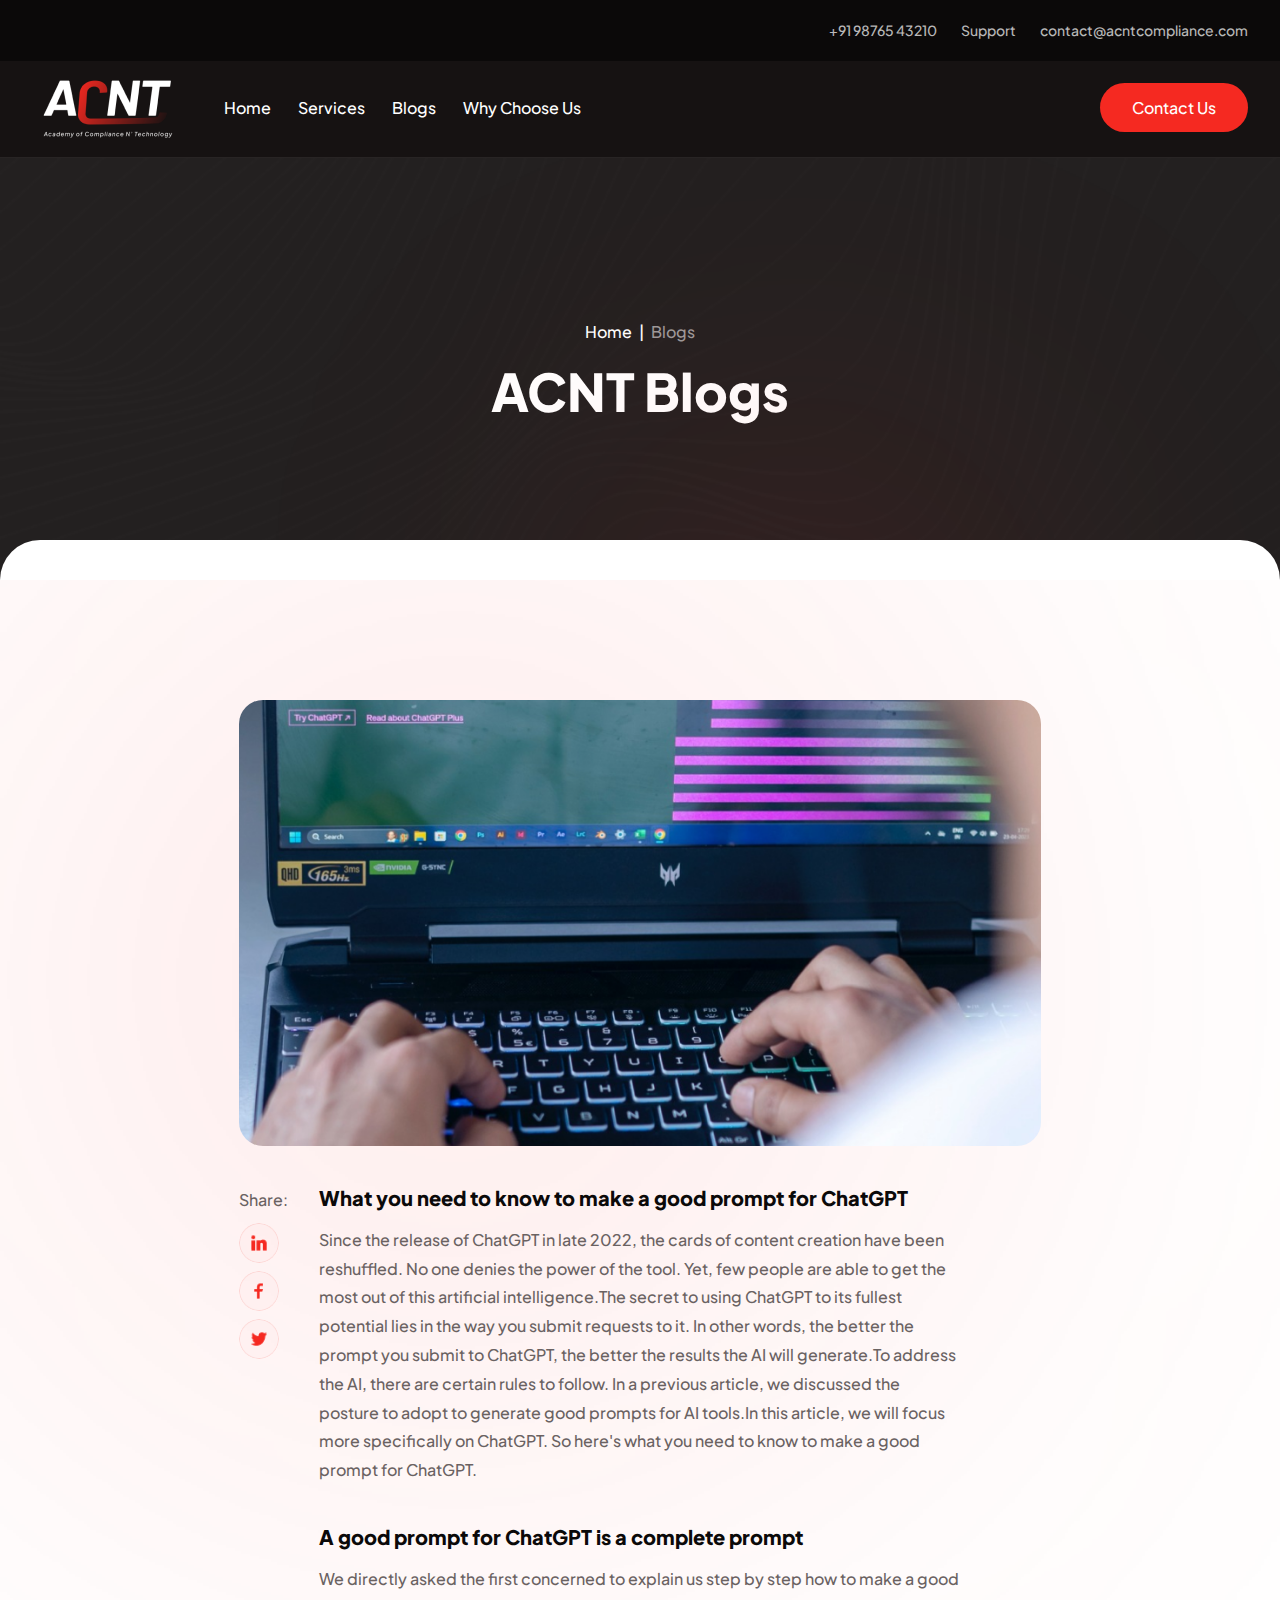
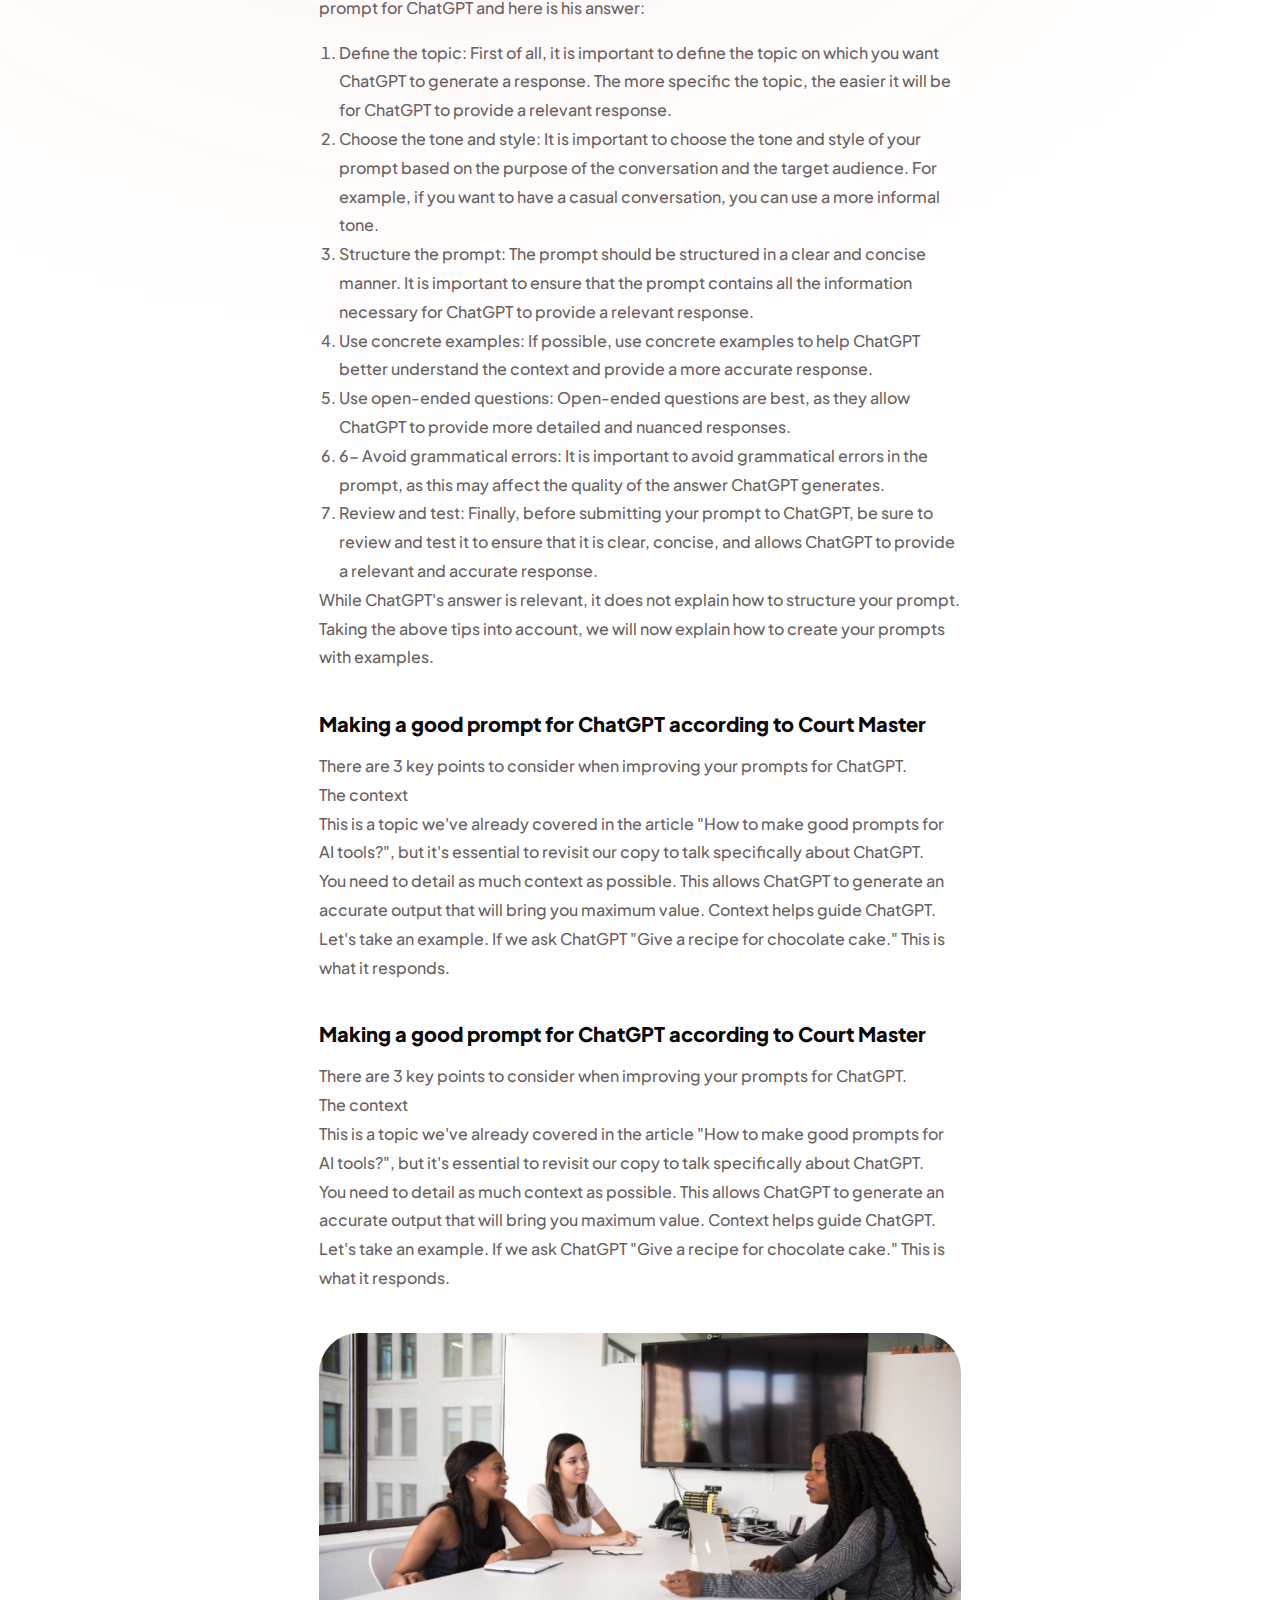
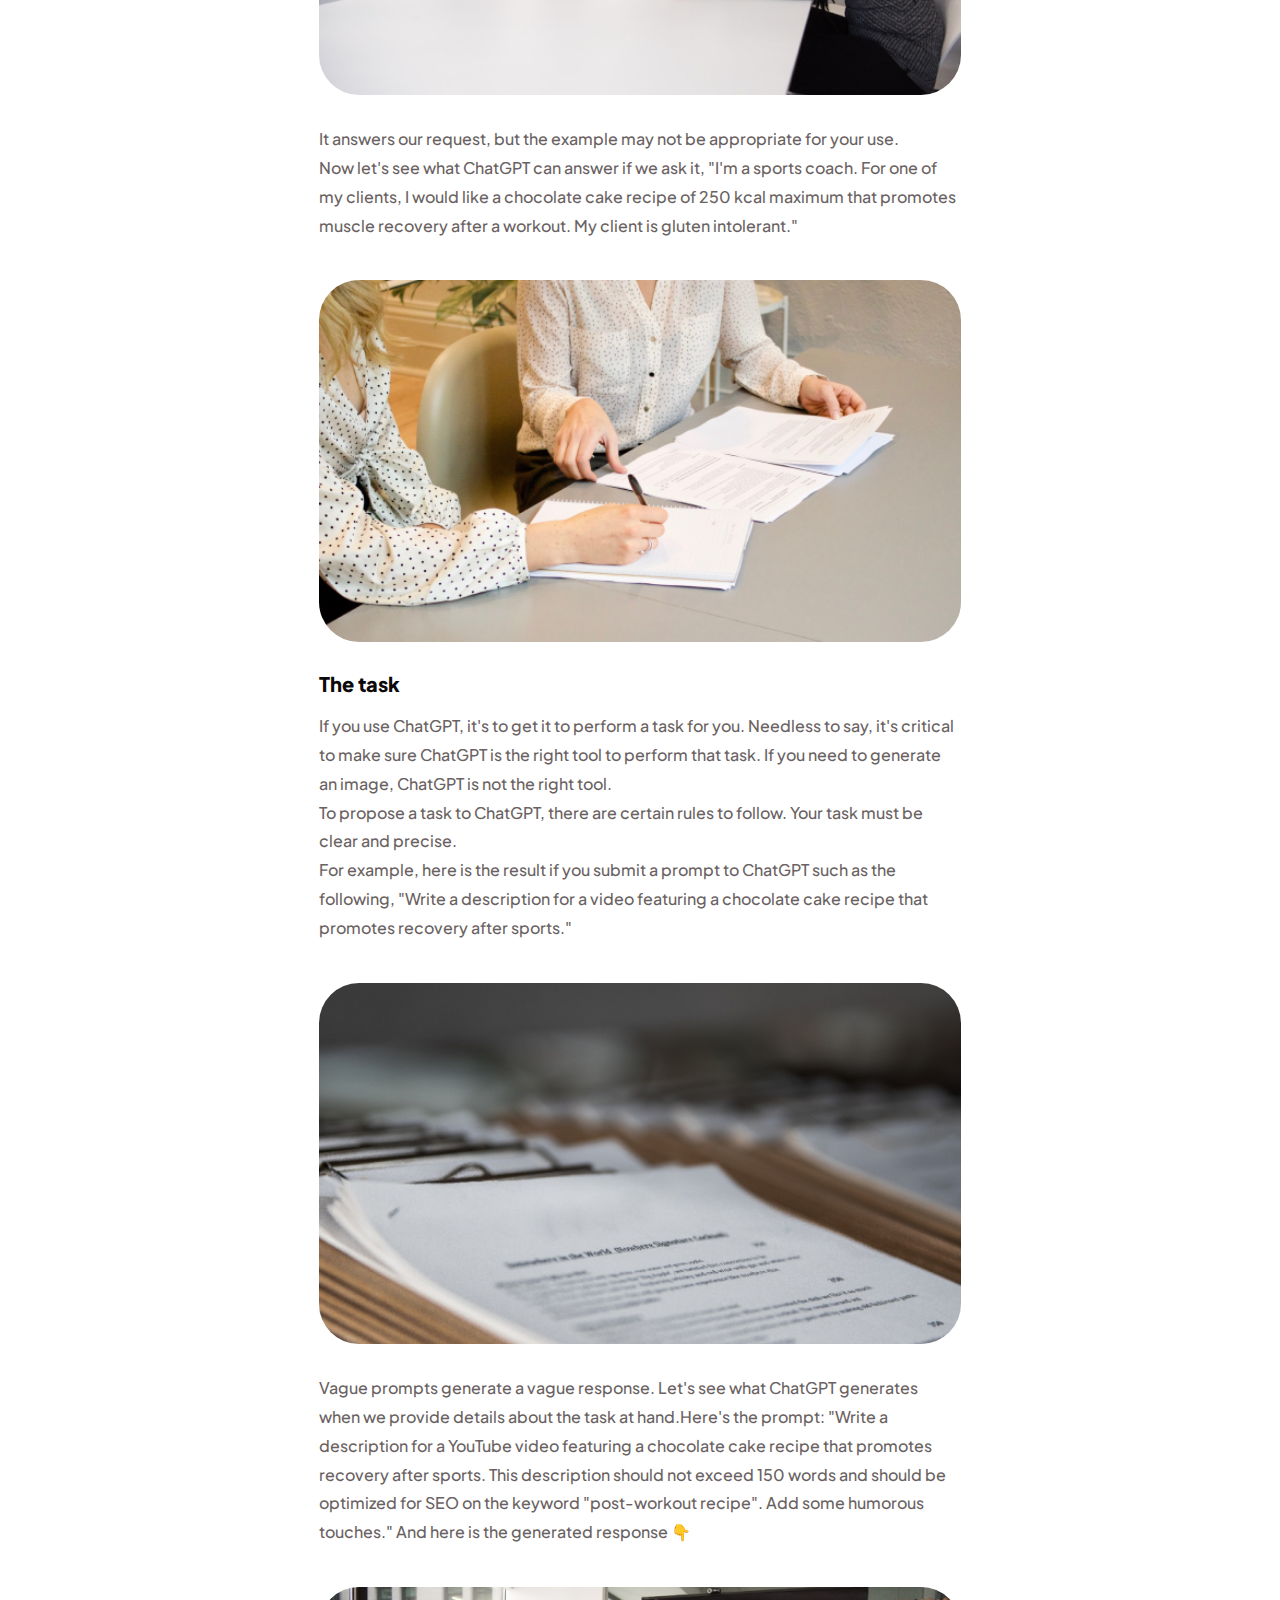
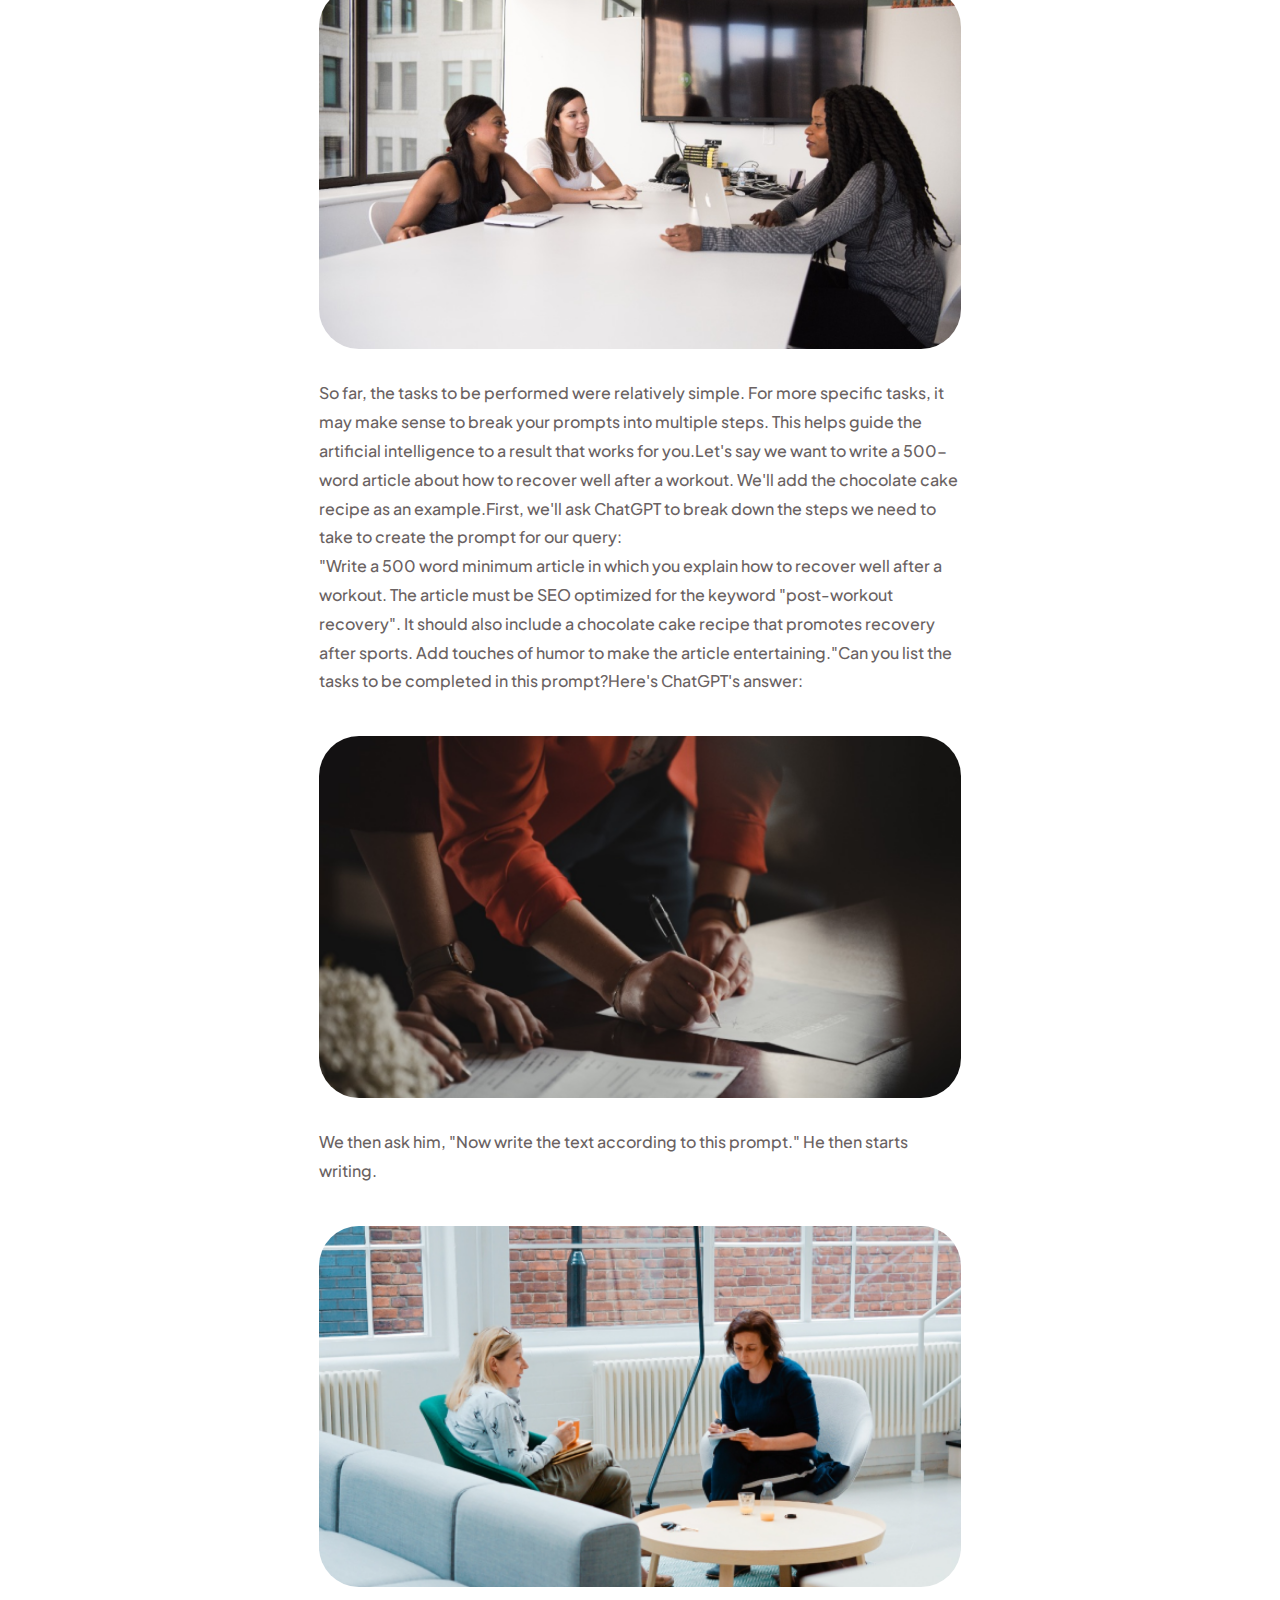
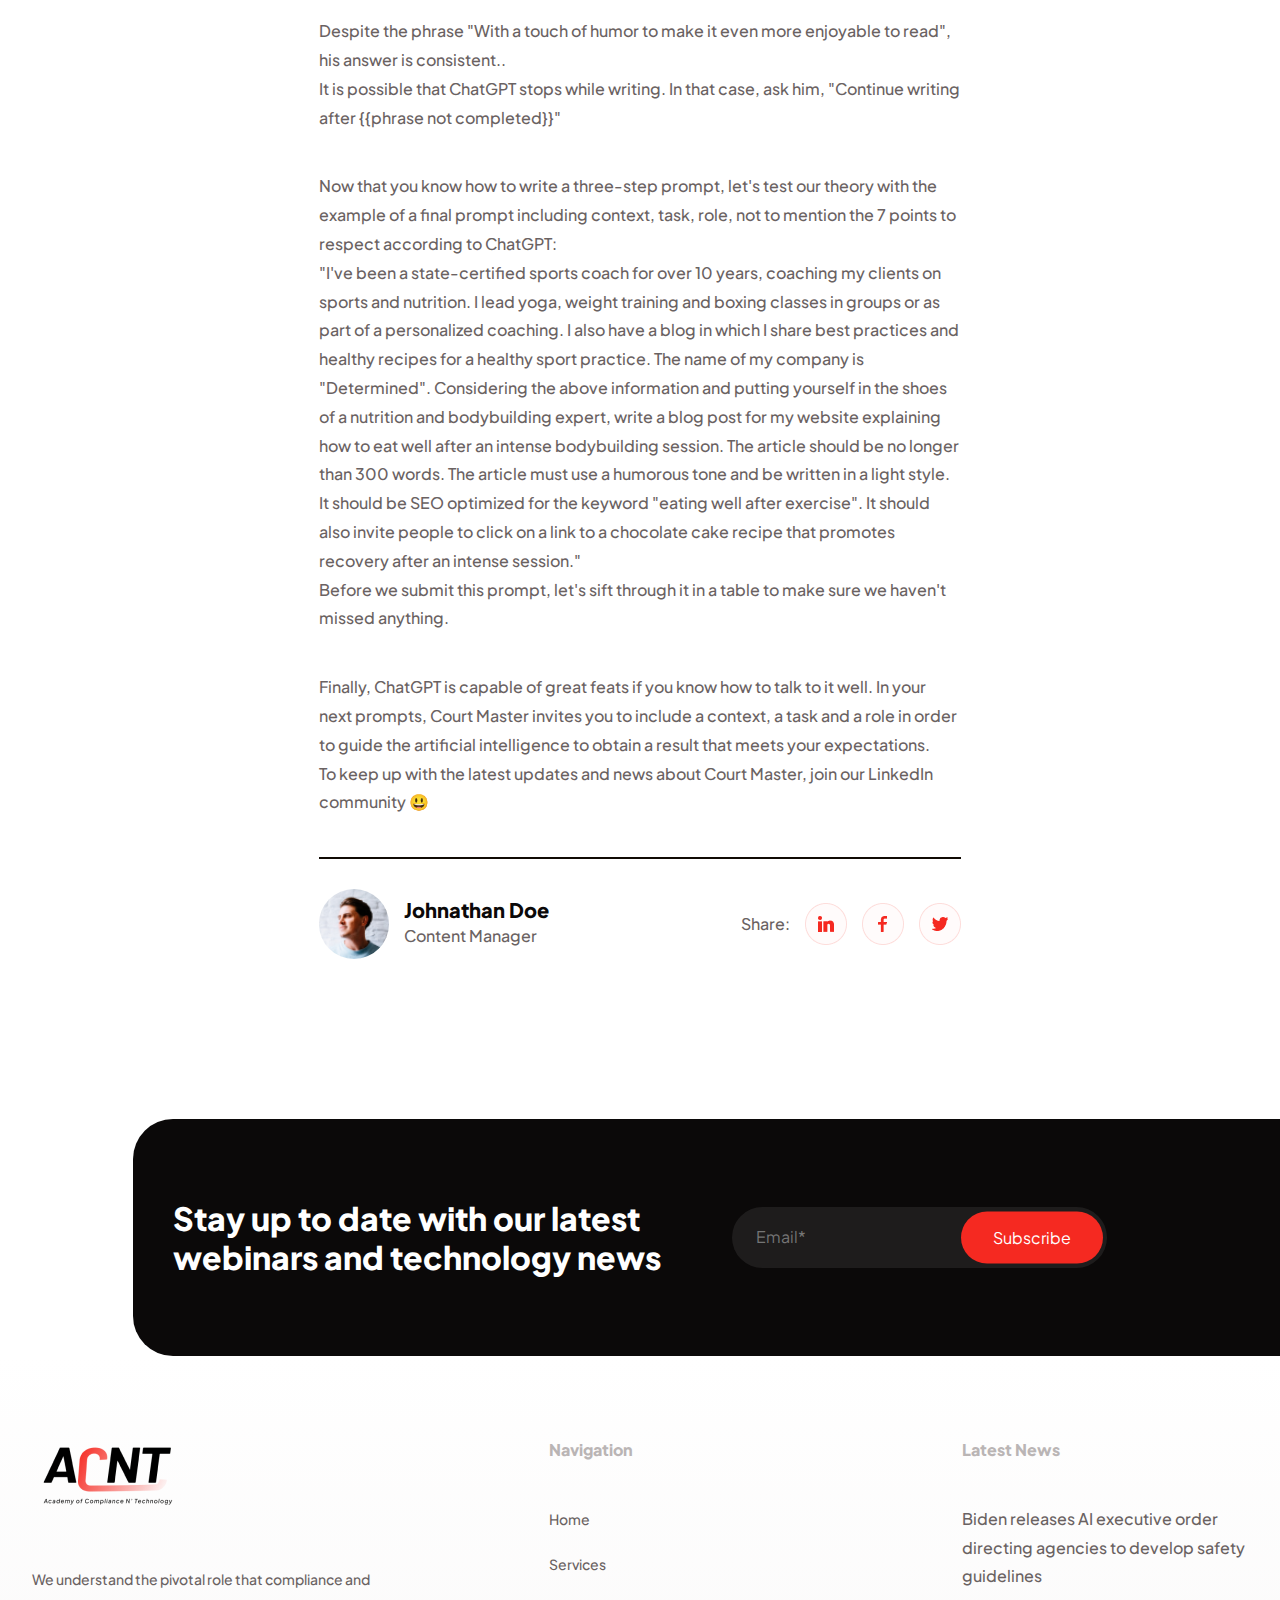
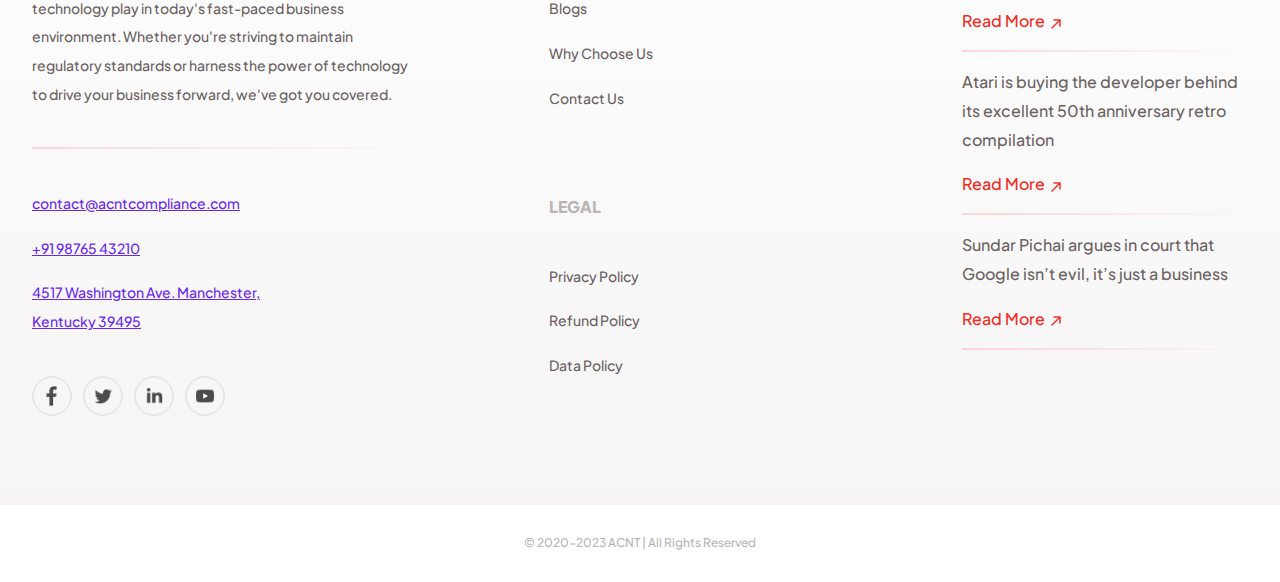
==== blog-details.html @ fb316917 "c" ====
<!DOCTYPE html>
<html lang="en">

<head>
    <meta charset="utf-8">
    <meta name="viewport" content="width=device-width, initial-scale=1, shrink-to-fit=no">
    <!-- HTML Meta Tags -->
    <title>ACNT</title>
    <meta name="description" content="">
    <link rel="icon" type="image/x-png" href="assets/img/favicon.ico">
    <link rel="stylesheet" href="assets/vendors/bootstrap/css/bootstrap.min.css">
    <link rel="stylesheet" href="assets/vendors/font-awesome/css/all.min.css">
    <link rel="stylesheet" href="assets/vendors/ticker/css/ticker.min.css" />
    <link rel="stylesheet" href="assets/vendors/slick/slick-theme.css">
    <link rel="stylesheet" href="assets/vendors/slick/slick.css" />
    <link rel="stylesheet" href="assets/vendors/lity/css/lity.min.css" />
    <link rel="stylesheet" href="assets/fonts/fonts.css">
    <link rel="stylesheet" href="assets/css/owl.carousel.min.css">
    <link rel="stylesheet" href="assets/css/style.css">
</head>

<body>

    <div class="main-wrapper">

        <!-- Header Start-->
        <header class="header-area">
            <div class="header-top">
                <div class="container">
                    <ul>
                        <li><a href="tel:to">+91 98765 43210</a></li>
                        <li><a href="javascript:;">Support</a></li>
                        <li><a href="mailto:">contact@acntcompliance.com</a></li>
                    </ul>
                </div>
            </div>
            <div class="header_bg">
                <div class="container">
                    <div class="header-main">
                        <div class="header-nav">
                            <div class="header-logo">
                                <a href="index.html"><img src="assets/img/logo.png" alt="img"></a>
                            </div>
                            <div class="header-menu">
                                <ul>
                                    <li><a href="javascript:;">Home</a></li>
                                    <li><a href="javascript:;">Services</a></li>
                                    <li><a href="javascript:;">Blogs</a></li>
                                    <li><a href="javascript:;">Why Choose Us</a></li>
                                </ul>
                            </div>
                        </div>
                        <div class="header-action">
                            <a href="contact.html" class="btn_fill">Contact Us</a>
                        </div>
                    </div>
                </div>
            </div>
        </header>
        <!-- Header Start-->

        <!-- Breadcrumb Start-->
        <section class="breadcrumb-area">
            <div class="container">
                <div class="breadcrumb-text text-center">
                    <ul>
                        <li><a href="index.html">Home</a></li>
                        <li><span>|</span></li>
                        <li>
                            <p>Blogs</p>
                        </li>
                    </ul>
                    <h1 class="heading">ACNT Blogs</h1>
                </div>
            </div>
        </section>
        <!-- Breadcrumb End-->

        <!-- Blog Details Start-->
        <section class="blog-details ot-page-radius">
            <div class="container">
                <div class="row">
                    <div class="col-lg-8 mx-auto">
                        <div class="blog-details-main">
                            <div class="blog-details-top">
                                <img src="assets/img/blog_d-main.png" alt="img">
                            </div>
                        </div>
                        <div class="blog-details-inn">
                            <ul class="blog-details-share">
                                <li><span>Share:</span></li>
                                <li><a href="javascript:;"><img src="assets/img/linkedin-2.png" alt="img"></a></li>
                                <li><a href="javascript:;"><img src="assets/img/facebook-2.png" alt="img"></a></li>
                                <li><a href="javascript:;"><img src="assets/img/twitter-2.png" alt="img"></a></li>
                            </ul>
                            <div class="single-blog-details">
                                <h4 class="title">What you need to know to make a good prompt for ChatGPT</h4>
                                <p>Since the release of ChatGPT in late 2022, the cards of content creation have been reshuffled. No one denies the power of the tool. Yet, few people are able to get the most out of this artificial intelligence.The secret to using ChatGPT to its fullest potential lies in the way you submit requests to it. In other words, the better the prompt you submit to ChatGPT, the better the results the AI will generate.To address the AI, there are certain rules to follow. In a previous article, we discussed the posture to adopt to generate good prompts for AI tools.In this article, we will focus more specifically on ChatGPT. So here's what you need to know to make a good prompt for ChatGPT.</p>
                            </div>
                            <div class="single-blog-details">
                                <h4 class="title">A good prompt for ChatGPT is a complete prompt</h4>
                                <p>We directly asked the first concerned to explain us step by step how to make a good prompt for ChatGPT and here is his answer:</p>
                                <ul>
                                    <li>Define the topic: First of all, it is important to define the topic on which you want ChatGPT to generate a response. The more specific the topic, the easier it will be for ChatGPT to provide a relevant response.</li>
                                    <li>Choose the tone and style: It is important to choose the tone and style of your prompt based on the purpose of the conversation and the target audience. For example, if you want to have a casual conversation, you can use a more informal tone.</li>
                                    <li>Structure the prompt: The prompt should be structured in a clear and concise manner. It is important to ensure that the prompt contains all the information necessary for ChatGPT to provide a relevant response.</li>
                                    <li>Use concrete examples: If possible, use concrete examples to help ChatGPT better understand the context and provide a more accurate response.</li>
                                    <li>Use open-ended questions: Open-ended questions are best, as they allow ChatGPT to provide more detailed and nuanced responses.</li>
                                    <li>6- Avoid grammatical errors: It is important to avoid grammatical errors in the prompt, as this may affect the quality of the answer ChatGPT generates.</li>
                                    <li>Review and test: Finally, before submitting your prompt to ChatGPT, be sure to review and test it to ensure that it is clear, concise, and allows ChatGPT to provide a relevant and accurate response.</li>

                                </ul>
                                <p>While ChatGPT's answer is relevant, it does not explain how to structure your prompt. Taking the above tips into account, we will now explain how to create your prompts with examples.</p>
                            </div>
                            <div class="single-blog-details">
                                <h4 class="title">Making a good prompt for ChatGPT according to Court Master</h4>
                                <p>There are 3 key points to consider when improving your prompts for ChatGPT.<br>The context<br>This is a topic we've already covered in the article "How to make good prompts for AI tools?", but it's essential to revisit our copy to talk specifically about ChatGPT.<br>You need to detail as much context as possible. This allows ChatGPT to generate an accurate output that will bring you maximum value. Context helps guide ChatGPT.<br>Let's take an example. If we ask ChatGPT "Give a recipe for chocolate cake." This is what it responds.</p>
                            </div>
                            <div class="single-blog-details">
                                <h4 class="title">Making a good prompt for ChatGPT according to Court Master</h4>
                                <p>There are 3 key points to consider when improving your prompts for ChatGPT.<br>The context<br>This is a topic we've already covered in the article "How to make good prompts for AI tools?", but it's essential to revisit our copy to talk specifically about ChatGPT.<br>You need to detail as much context as possible. This allows ChatGPT to generate an accurate output that will bring you maximum value. Context helps guide ChatGPT.<br>Let's take an example. If we ask ChatGPT "Give a recipe for chocolate cake." This is what it responds.</p>
                            </div>
                            <div class="single-blog-details">
                                <div class="single-blog-details-img">
                                    <img src="assets/img/blog-d-1.png" alt="img">
                                </div>
                                <p>It answers our request, but the example may not be appropriate for your use.<br>Now let's see what ChatGPT can answer if we ask it, "I'm a sports coach. For one of my clients, I would like a chocolate cake recipe of 250 kcal maximum that promotes muscle recovery after a workout. My client is gluten intolerant."</p>
                            </div>
                            <div class="single-blog-details">
                                <div class="single-blog-details-img">
                                    <img src="assets/img/blog-d-3.png" alt="img">
                                </div>
                                <h4 class="title">The task</h4>
                                <p>If you use ChatGPT, it's to get it to perform a task for you. Needless to say, it's critical to make sure ChatGPT is the right tool to perform that task. If you need to generate an image, ChatGPT is not the right tool.<br>To propose a task to ChatGPT, there are certain rules to follow. Your task must be clear and precise.<br>For example, here is the result if you submit a prompt to ChatGPT such as the following, "Write a description for a video featuring a chocolate cake recipe that promotes recovery after sports."</p>
                            </div>
                            <div class="single-blog-details">
                                <div class="single-blog-details-img">
                                    <img src="assets/img/blog-d-4.png" alt="img">
                                </div>
                                <p>Vague prompts generate a vague response. Let's see what ChatGPT generates when we provide details about the task at hand.Here's the prompt: "Write a description for a YouTube video featuring a chocolate cake recipe that promotes recovery after sports. This description should not exceed 150 words and should be optimized for SEO on the keyword "post-workout recipe". Add some humorous touches." And here is the generated response 👇</p>
                            </div>
                            <div class="single-blog-details">
                                <div class="single-blog-details-img">
                                    <img src="assets/img/blog-d-1.png" alt="img">
                                </div>
                                <p>So far, the tasks to be performed were relatively simple. For more specific tasks, it may make sense to break your prompts into multiple steps. This helps guide the artificial intelligence to a result that works for you.Let's say we want to write a 500-word article about how to recover well after a workout. We'll add the chocolate cake recipe as an example.First, we'll ask ChatGPT to break down the steps we need to take to create the prompt for our query:<br>"Write a 500 word minimum article in which you explain how to recover well after a workout. The article must be SEO optimized for the keyword "post-workout recovery". It should also include a chocolate cake recipe that promotes recovery after sports. Add touches of humor to make the article entertaining."Can you list the tasks to be completed in this prompt?Here's ChatGPT's answer:</p>
                            </div>
                            <div class="single-blog-details">
                                <div class="single-blog-details-img">
                                    <img src="assets/img/blog-d-2.png" alt="img">
                                </div>
                                <p>We then ask him, "Now write the text according to this prompt." He then starts writing.</p>
                            </div>
                            <div class="single-blog-details">
                                <div class="single-blog-details-img">
                                    <img src="assets/img/blog-d-5.png" alt="img">
                                </div>
                                <p>Despite the phrase "With a touch of humor to make it even more enjoyable to read", his answer is consistent..<br>It is possible that ChatGPT stops while writing. In that case, ask him, "Continue writing after {{phrase not completed}}"</p>
                            </div>
                            <div class="single-blog-details">
                                <p>Now that you know how to write a three-step prompt, let's test our theory with the example of a final prompt including context, task, role, not to mention the 7 points to respect according to ChatGPT:<br>"I've been a state-certified sports coach for over 10 years, coaching my clients on sports and nutrition. I lead yoga, weight training and boxing classes in groups or as part of a personalized coaching. I also have a blog in which I share best practices and healthy recipes for a healthy sport practice. The name of my company is "Determined". Considering the above information and putting yourself in the shoes of a nutrition and bodybuilding expert, write a blog post for my website explaining how to eat well after an intense bodybuilding session. The article should be no longer than 300 words. The article must use a humorous tone and be written in a light style. It should be SEO optimized for the keyword "eating well after exercise". It should also invite people to click on a link to a chocolate cake recipe that promotes recovery after an intense session."<br>Before we submit this prompt, let's sift through it in a table to make sure we haven't missed anything.</p>
                            </div>
                            <div class="single-blog-details">
                                <p>Finally, ChatGPT is capable of great feats if you know how to talk to it well. In your next prompts, Court Master invites you to include a context, a task and a role in order to guide the artificial intelligence to obtain a result that meets your expectations.<br>To keep up with the latest updates and news about Court Master, join our LinkedIn community 😃</p>
                            </div>
                            <div class="blog-details-author">
                                <div class="row align-items-center">
                                    <div class="col-sm-6">
                                        <div class="blog-details-author-info">
                                            <div class="blog-details-author-img">
                                                <img src="assets/img/blog-author.png" alt="img">
                                            </div>
                                            <div class="blog-details-author-text">
                                                <h4 class="title">Johnathan Doe</h4>
                                                <p>Content Manager</p>
                                            </div>
                                        </div>
                                    </div>
                                    <div class="col-sm-6">
                                        <div class="blog-details-author-share">
                                            <ul>
                                                <li><span>Share:</span></li>
                                                <li><a href="javascript:;"><img src="assets/img/linkedin-2.png" alt="img"></a></li>
                                                <li><a href="javascript:;"><img src="assets/img/facebook-2.png" alt="img"></a></li>
                                                <li><a href="javascript:;"><img src="assets/img/twitter-2.png" alt="img"></a></li>
                                            </ul>
                                        </div>
                                    </div>
                                </div>

                            </div>
                        </div>
                    </div>
                </div>
            </div>
        </section>
        <!-- Blog Details End-->

        <!-- Newsletter Start-->
        <section class="newsletter-area p-0">
            <div class="container">
                <div class="col-lg-10 mx-auto">
                    <div class="newsletter-inn">
                        <div class="row align-items-center">
                            <div class="col-lg-7">
                                <div class="section-heading">
                                    <h2 class="heading">Stay up to date with our latest webinars and technology news</h2>
                                </div>
                            </div>
                            <div class="col-lg-5">
                                <div class="newsletter-form">
                                    <form>
                                        <input type="email" placeholder="Email*">
                                        <button class="btn_fill" type="submit">Subscribe</button>
                                    </form>
                                </div>
                            </div>
                        </div>
                    </div>
                </div>
            </div>
        </section>
        <!-- Newsletter End-->

        <!-- Footer Start-->
        <footer class="footer-area">
            <div class="footer-top">
                <div class="container">
                    <div class="row">
                        <div class="col-lg-4">
                            <div class="footer-left-text">
                                <div class="footer-heading">
                                    <a href="index.html"><img src="assets/img/footer-logo.png" alt="img"></a>
                                    <p>We understand the pivotal role that compliance and technology play in today's fast-paced business environment. Whether you're striving to maintain regulatory standards or harness the power of technology to drive your business forward, we've got you covered.</p>
                                </div>
                                <div class="footer-contact">
                                    <ul>
                                        <li><a href="mailto:">contact@acntcompliance.com</a></li>
                                        <li><a href="tel:to">+91 98765 43210</a></li>
                                        <li><Span>4517 Washington Ave. Manchester,<br>Kentucky 39495</Span></li>
                                    </ul>
                                </div>
                                <div class="footer-social">
                                    <ul>
                                        <li><a href="javascript:;"><img src="assets/img/Facebook.png" alt="img"></a></li>
                                        <li><a href="javascript:;"><img src="assets/img/Twitter.png" alt="img"></a></li>
                                        <li><a href="javascript:;"><img src="assets/img/LinkedIn.png" alt="img"></a></li>
                                        <li><a href="javascript:;"><img src="assets/img/YouTube.png" alt="img"></a></li>
                                    </ul>
                                </div>
                            </div>
                        </div>
                        <div class="col-lg-3 ms-auto">
                            <div class="footer-link">
                                <span>Navigation</span>
                                <ul class="footer-link-top">
                                    <li><a href="javascript:;">Home</a></li>
                                    <li><a href="javascript:;">Services</a></li>
                                    <li><a href="javascript:;">Blogs</a></li>
                                    <li><a href="javascript:;">Why Choose Us</a></li>
                                    <li><a href="javascript:;">Contact Us</a></li>
                                </ul>
                            </div>
                            <div class="footer-link">
                                <span>LEGAL</span>
                                <ul>
                                    <li><a href="javascript:;">Privacy Policy</a></li>
                                    <li><a href="javascript:;">Refund Policy</a></li>
                                    <li><a href="javascript:;">Data Policy</a></li>
                                </ul>
                            </div>
                        </div>
                        <div class="col-lg-3 ms-auto">
                            <div class="footer-news">
                                <span class="heading">Latest News</span>
                                <div class="single-footer-news">
                                    <p>Biden releases AI executive order directing agencies to develop safety guidelines</p>
                                    <a href="javascript:;" class="footer-news-action"><span>Read More</span><img src="assets/img/Send-red.png" alt="img"></a>
                                </div>
                                <div class="single-footer-news">
                                    <p>Atari is buying the developer behind its excellent 50th anniversary retro compilation</p>
                                    <a href="javascript:;" class="footer-news-action"><span>Read More</span><img src="assets/img/Send-red.png" alt="img"></a>
                                </div>
                                <div class="single-footer-news">
                                    <p>Sundar Pichai argues in court that Google isn’t evil, it’s just a business</p>
                                    <a href="javascript:;" class="footer-news-action"><span>Read More</span><img src="assets/img/Send-red.png" alt="img"></a>
                                </div>
                            </div>
                        </div>
                    </div>
                </div>
            </div>
            <div class="footer-copyright">
                <div class="container">
                    <div class="footer-copyright-text text-center">
                        <p>© 2020-2023 ACNT | All Rights Reserved</p>
                    </div>
                </div>
            </div>
        </footer>
        <!-- Footer End-->
    </div>


    <!-- Bootstrap core JS-->
    <script src="assets/vendors/jquery/jquery.min.js"></script>
    <script src="assets/vendors/bootstrap/js/bootstrap.min.js"></script>
    <script src="assets/vendors/slick/slick.min.js"></script>
    <script src="assets/vendors/lity/js/lity.min.js"></script>
    <script src="assets/vendors/ticker/js/ticker.min.js"></script>
    <script src="assets/js/owl.carousel.min.js"></script>
    <script src="assets/js/main.js"></script>
    <script src="assets/js/sum.js"></script>
</body>

</html>
---- assets/vendors/ticker/css/ticker.min.css ----
.js-ticker{overflow:hidden}.js-ticker-track{white-space:nowrap}.js-ticker-item{white-space:normal;height:100%;vertical-align:top;display:inline-block;position:relative}@supports ((display: -webkit-box) or (display: flex)){.js-ticker-track{position:relative;white-space:normal;display:-webkit-inline-box;display:-ms-inline-flexbox;display:inline-flex}.js-ticker-item{height:auto;display:block;-webkit-box-flex:0;-ms-flex:0 0 auto;flex:0 0 auto}.js-ticker.active .js-ticker-track{display:-webkit-box;display:-ms-flexbox;display:flex}.js-ticker.active .js-ticker-item{-webkit-box-flex:1;-ms-flex:1 0 auto;flex:1 0 auto}}
---- assets/fonts/fonts.css ----
@font-face {
    font-family: 'Plus Jakarta Sans';
    src: url('PlusJakartaSans-ExtraLight.woff2') format('woff2'),
        url('PlusJakartaSans-ExtraLight.woff') format('woff');
    font-weight: 200;
    font-style: normal;
    font-display: swap;
}

@font-face {
    font-family: 'Plus Jakarta Sans';
    src: url('PlusJakartaSans-Bold.woff2') format('woff2'),
        url('PlusJakartaSans-Bold.woff') format('woff');
    font-weight: bold;
    font-style: normal;
    font-display: swap;
}

@font-face {
    font-family: 'Plus Jakarta Sans';
    src: url('PlusJakartaSans-ExtraBold.woff2') format('woff2'),
        url('PlusJakartaSans-ExtraBold.woff') format('woff');
    font-weight: bold;
    font-style: normal;
    font-display: swap;
}

@font-face {
    font-family: 'Plus Jakarta Sans';
    src: url('PlusJakartaSans-Regular.woff2') format('woff2'),
        url('PlusJakartaSans-Regular.woff') format('woff');
    font-weight: normal;
    font-style: normal;
    font-display: swap;
}

@font-face {
    font-family: 'Plus Jakarta Sans';
    src: url('PlusJakartaSans-Medium.woff2') format('woff2'),
        url('PlusJakartaSans-Medium.woff') format('woff');
    font-weight: 500;
    font-style: normal;
    font-display: swap;
}

@font-face {
    font-family: 'Plus Jakarta Sans';
    src: url('PlusJakartaSans-Light.woff2') format('woff2'),
        url('PlusJakartaSans-Light.woff') format('woff');
    font-weight: 300;
    font-style: normal;
    font-display: swap;
}

@font-face {
    font-family: 'Plus Jakarta Sans';
    src: url('PlusJakartaSans-SemiBold.woff2') format('woff2'),
        url('PlusJakartaSans-SemiBold.woff') format('woff');
    font-weight: 600;
    font-style: normal;
    font-display: swap;
}
---- assets/css/style.css ----
body {
    margin: 0;
    padding: 0;
    font-style: normal;
    font-weight: 500;
    font-size: 16px;
    line-height: 180%;
    color: #6A6262;
    ;
    font-family: "Plus Jakarta Sans", sans-serif;
}


.main-wrapper {
    position: relative;
    overflow-x: hidden
}

ul,
ol,
li {
    padding: 0;
    margin: 0;
    list-style: none;
}

a {
    text-decoration: none;
    -webkit-transition: all 0.3s;
    transition: all 0.3s;
    color: #6A6262;
}

a:hover {
    text-decoration: none;
    color: #6A6262;
}

a:focus,
input:focus,
button:focus,
select:focus,
button:focus,
textarea:focus {
    outline: none;
}

input {
    border: none
}

img {
    max-width: 100%;
    display: block
}

.h1,
.h2,
.h3,
.h4,
.h5,
.h6,
h1,
h2,
h3,
h4,
h5,
h6 {
    color: #0B0909;
    margin-bottom: 0;
}

h1,
.h1 {
    font-size: 64px;
    line-height: 110%;
}

h2,
.h2 {
    font-size: 48px;
    line-height: 100%;
}

h3,
.h3 {
    font-size: 28px;
    line-height: 30px;
}

h4,
.h4 {
    font-size: 26px;
    line-height: 32px;
}

h5,
.h5 {
    font-size: 22px;
    line-height: 30px;
}

h6,
.h6 {
    font-size: 16px;
    line-height: 24px;
}


p {
    margin-bottom: 16px;
}


p:last-child {
    margin-bottom: 0 !important;
}

button {
    border: none;
    transition: all 0.4s ease 0s;
    background: transparent
}

.container {
    max-width: 1240px
}

.container.wide {
    max-width: 1360px;
}

section,
.section {
    padding: 160px 0
}

.cta-btn {
    display: inline-block;
    border: 1px solid rgba(245, 41, 33, 0.16);
    padding: 10px 32px;
    border-radius: 28px;
    color: #fff;
}

.cta-btn:hover {
    color: #fff;
}

.btn_fill {
    background: #F52921;
    color: #fff;
    padding: 14px 32px;
    border-radius: 28px;
}

.btn_fill:hover {
    color: #fff
}

.section-heading .heading {
    font-size: 32px;
    font-weight: 700;
    line-height: 120%;
    margin-bottom: 24px;
    color: #0B0909;
}

.section-heading .title {
    display: block;
    font-size: 16px;
    text-transform: uppercase;
    line-height: 100%;
    color: #F52921;
    margin-bottom: 16px
}

.section-heading p {
    margin-bottom: 56px !important
}

.title {
    color: #0B0909;
    font-size: 20px;
    font-weight: 700;
    line-height: 120%;
}

/* 02. header css */
.header-top {
    background: #0B0909;
    padding: 16px 0
}

.header-top ul {
    display: flex;
    align-items: center;
    justify-content: flex-end
}

.header-top ul li {
    margin-left: 24px
}

.header-top ul li:first-child {
    margin-left: 0
}

.header-top ul li a {
    color: rgba(255, 255, 255, 0.72);
    font-size: 14px
}

.header_bg {
    background: #161212;
    border-bottom: 1px solid rgba(255, 255, 255, 0.08)
}

.header-main {
    display: flex;
    align-items: center;
    justify-content: space-between
}

.header-nav {
    display: flex;
    align-items: center;
    padding: 8px 0
}

.header-menu ul li {
    display: inline-block;
    margin-right: 24px
}

.header-menu ul li:last-child {
    margin-right: 0
}

.header-menu ul li a {
    color: #fff
}

.header-logo {
    margin-right: 40px
}

/* 03. Hero css */
.hero-area {
    padding: 80px 0;
    background: #1D1919;
    ;
    position: relative;
    z-index: 99
}

.hero-area::before {
    position: absolute;
    content: "";
    width: 100%;
    height: 100%;
    left: 0;
    top: 0;
    background-image: url(../img/hero-bg.png);
    background-repeat: no-repeat;
    background-size: cover;
    z-index: -1
}

.hero-area::after {
    position: absolute;
    content: "";
    width: 400px;
    height: 400px;
    left: 24%;
    top: 18%;
    border-radius: 400px;
    background: rgba(245, 41, 33, 0.24);
    filter: blur(200px);
    z-index: -9;
}

.hero-text .text {
    font-size: 52px;
    font-weight: 700;
    line-height: 120%;
    margin-bottom: 40px;
    color: #fff
}

.hero-text p {
    margin-left: 24px;
    padding-left: 40px;
    border-left: 2px solid #F52921;
    color: rgba(255, 255, 255, 0.72);
    line-height: 180%;
    margin-bottom: 40px !important;
}

.hero-action .cta-btn {
    border: 1px solid rgba(255, 255, 255, 0.16);
    background: rgba(255, 255, 255, 0.02);
    margin-left: 16px
}

.hero-img {
    position: absolute;
    top: 150px;
}

.hero-img img {
    border-radius: 48px;
    width: 100%
}

.hero-img::before {
    position: absolute;
    content: "";
    width: 100%;
    height: 100%;
    left: -8px;
    top: -8px;
    border: 2px solid #fff;
    border-radius: 48px
}

/* 04. Counter css */
.counter-area {
    padding: 80px 0;
    background: #50CB8B;
}

.counter-inn {
    display: flex;
    align-items: center;
    justify-content: space-between
}

.single-counter-box .counter {
    font-size: 52px;
    font-weight: 700;
    color: #fff;
    margin-bottom: 16px;
    display: block;
    line-height: 100%
}

.single-counter-box p {
    color: rgba(255, 255, 255, 0.72)
}

/* 05. About css */

.about-top {
    display: flex;
    justify-content: space-between
}

.about-video-inn {
    position: relative;
}

.about-video-box img {
    width: 100%;
    border-radius: 80px
}

.about-video-inn .vdo-btn {
    position: absolute;
    top: 50%;
    left: 50%;
    transform: translate(-50%, -50%);
    background: #fff;
    border-radius: 50%;
    padding: 24px;
}

/* 06. Team css */
.team-area {
    padding-bottom: 60px
}

.single-team-box {
    margin-bottom: 40px
}

.single-team-box img {
    width: 100%;
    border-radius: 40px;
    margin-bottom: 24px
}

.single-team-box .title {
    margin-bottom: 8px;
}


/* 06. Service css */
.service-area {
    border-radius: 40px 40px 0px 0px;
    background: #0B0909;
}

.service-area .section-heading .heading {
    color: #fff
}

.service-area .section-heading p {
    color: rgba(255, 255, 255, 0.72)
}

.single-service-box {
    padding-bottom: 24px;
    margin-bottom: 24px;
    border-bottom: 1px solid rgba(80, 203, 139, 0.16);
}

.single-service-box:last-child {
    margin-bottom: 0
}

.single-service-box .title {
    color: #fff;
    margin-bottom: 8px
}

.single-service-box p {
    color: rgba(255, 255, 255, 0.72)
}

.service_ct-area {
    position: relative;
    z-index: 1;
    margin-bottom: 160px
}

.service_ct-area::before {
    position: absolute;
    content: "";
    width: 32%;
    height: 100%;
    border-radius: 40px 0px 0px 40px;
    background: rgba(255, 255, 255, 0.08);
    right: 0;
    bottom: 0;
}

.service_ct-bg {
    position: absolute;
    right: 0;
    bottom: 32px;
    width: 42%;
    height: 70%;
    border-top-left-radius: 24px;
    border-bottom-left-radius: 24px;
}

.service_it-area {
    position: relative;
    z-index: 1;
}

.service_it-bg {
    position: absolute;
    left: 0;
    bottom: 32px;
    width: 42%;
    height: 70%;
    border-top-right-radius: 24px;
    border-bottom-right-radius: 24px;
}

.service_it-area::before {
    position: absolute;
    content: "";
    width: 32%;
    height: 100%;
    border-radius: 0px 40px 40px 0px;
    background: rgba(255, 255, 255, 0.08);
    left: 0;
    bottom: 0;
}

.service-ct-action {
    position: absolute;
    width: 120px;
    height: 120px;
    background: #F52921;
    border-radius: 50%;
    text-align: center;
    line-height: 24px;
    padding-top: 36px;
    left: -60px;
    top: -60px;
}

.service-it-action {
    position: absolute;
    width: 120px;
    height: 120px;
    background: #F52921;
    border-radius: 50%;
    text-align: center;
    line-height: 24px;
    padding-top: 36px;
    right: -60px;
    top: -60px;
}

.service-ct-action span,
.service-it-action span {
    display: block;
    color: #fff
}

.service-area .service-text {
    position: relative
}

.service_ct-shape {
    position: absolute;
    left: -55%;
    top: 50%;
    transform: translateY(-50%);
    font-size: 400px;
    color: rgba(255, 255, 255, 0.04);
    font-weight: 700;
    font-variant-numeric: lining-nums tabular-nums;
}

.service_it-shape {
    position: absolute;
    right: -55%;
    top: 50%;
    transform: translateY(-50%);
    font-size: 400px;
    color: rgba(255, 255, 255, 0.04);
    font-weight: 700;
    font-variant-numeric: lining-nums tabular-nums;
}

.single-clients-logo {
    margin-bottom: 80px;
    text-align: center
}

.single-clients-logo a {
    display: inline-block
}

.single-clients-logo img {
    margin: 0 auto;
}

.clients-action .cta-btn {
    color: #F52921;
    border: 1px solid rgba(245, 41, 33, 0.16);
    background: rgba(245, 41, 33, 0.02);
}

/* 07. Testimonial css */
.testimonial-area {
    background: #F6F4F4;
}

.single-testimonial-box {
    padding: 24px;
    background: #fff;
    border-radius: 40px;
}

.testimonial-box-img {
    display: flex;
    align-items: center;
    justify-content: space-between;
    margin-bottom: 24px
}

.testimonial-box-img .main-img {
    width: 80px;
    height: 80px;
    border-radius: 50%
}

.testimonial-box-text .title {
    margin-bottom: 8px
}

.testimonial-box-text span {
    color: #BAB5B5;
    margin-bottom: 24px;
    display: block
}

.testimonial-box-text p {
    color: #6A6262;
    ;
    line-height: 180%
}

/* 08. Choose css */
.choose-area {
    background: rgba(245, 41, 33, 0.16)
}

.single-choose-box {
    border-radius: 40px;
    background: linear-gradient(216deg, #FFF 0%, rgba(255, 255, 255, 0.00) 100%);
    padding: 24px;
    transition: all 0.2s ease
}

.choose-box-img img {
    display: inline-block;
    margin-left: auto
}

.choose-box-text .title {
    margin: 16px 0
}

.single-choose-box:hover {
    background: #fff
}

/* 09. Founder css */
.founder-area {
    position: relative
}

.founder-bg {
    position: absolute;
    left: 0;
    top: 0;
    width: 40%;
    height: 60%;
    z-index: -1
}

.founder-right {
    position: relative
}

.founder-shape {
    position: absolute;
    right: -15%;
    top: 0;
    z-index: -1;
}

.founder-left-img img {
    border-radius: 40px;
    width: 100%
}

.founder-right-info {
    position: relative
}

.founder-right-info::before {
    position: absolute;
    content: "";
    width: 100%;
    height: 2px;
    top: -28px;
    left: 0;
    background: linear-gradient(90deg, rgba(245, 41, 33, 0.16) 0%, rgba(245, 41, 33, 0.00) 100%);
}

/* 10. Contact css */
.contact-area {
    position: relative;
    overflow: hidden
}

.contact-inn {
    position: relative
}

.contact-inn::before {
    position: absolute;
    content: "";
    width: 800px;
    height: 800px;
    background: rgba(245, 41, 33, 0.16);
    filter: blur(400px);
    left: -16%;
    top: -24%;
    z-index: -1
}

.single-contact-box {
    display: flex;
    align-items: center;
    padding: 24px;
    position: relative
}

.single-contact-box::before {
    position: absolute;
    content: "";
    width: 100%;
    height: 2px;
    bottom: 0;
    left: 0;
    background: linear-gradient(90deg, rgba(245, 41, 33, 0.16) 0%, rgba(245, 41, 33, 0.00) 100%);
}

.single-contact-box span {
    margin-right: 16px;
    display: inline-block
}

.contact-main-form .col-lg-12 {
    border-bottom: 1px solid rgba(11, 9, 9, 0.08);
    padding: 16px 40px
}

.contact-main-form .col-lg-12:last-child {
    padding: 0 40px;
    border: none
}

.contact-main-form label {
    display: block;
    font-size: 12px;
    color: #BAB5B5;
    margin-bottom: 8px
}

.contact-main-form input {
    color: #0B0909;
}

.contact-main-form .contact-query p {
    font-size: 12px;
    color: #BAB5B5;
    margin-bottom: 8px
}

.contact-main-form .contact-query span input {
    display: none
}

.contact-main-form .contact-query span label {
    padding: 10px 32px;
    border-radius: 28px;
    border: 1px solid rgba(11, 9, 9, 0.24);
    cursor: pointer;
    display: inline-block;
    margin-right: 8px;
    font-size: 16px;
}

.contact-query span input:checked ~ label {
    border: 1px solid #672AF4;
    background: rgba(103, 42, 244, 0.08);
    color: #672AF4
}

.contact-main-form textarea {
    width: 100%;
    border: none;
    padding: none
}

.contact-main-form button {
    width: 100%;
    margin-top: 24px
}

/* 11. newsletter css */
.newsletter-area {
    position: relative
}

.newsletter-area::before {
    position: absolute;
    content: "";
    width: 100%;
    height: 100%;
    left: 50%;
    top: 0;
    background: #0B0909;
    z-index: -1;
}

.newsletter-inn {
    border-radius: 40px 0px 0px 40px;
    background: #0B0909;
    padding: 80px 40px;
}

.newsletter-area .section-heading .heading {
    color: #fff;
    margin-bottom: 0
}

.newsletter-form input {
    width: 100%;
    border-radius: 32px;
    background: rgba(255, 255, 255, 0.08);
    padding: 16px 164px 16px 24px;
}

.newsletter-form {
    position: relative
}

.newsletter-form .btn_fill {
    position: absolute;
    right: 4px;
    top: 50%;
    transform: translateY(-50%);
    padding: 12px 32px;
    border-radius: 28px;
}

/* 12. newsletter css */

.footer-top{
    background: linear-gradient(180deg, rgba(246, 244, 244, 0.00) 0%, #F6F4F4 100%);
    padding: 80px 0
}
.footer-copyright{
    padding: 24px 0
}
.footer-copyright-text p{
    font-size: 12px;
    color: #BAB5B5;
}
.footer-heading {
    padding-bottom: 40px;
    margin-bottom: 40px;
    position: relative
}

.footer-heading::before {
    position: absolute;
    content: "";
    width: 100%;
    height: 2px;
    left: 0;
    bottom: 0;
    background: linear-gradient(90deg, rgba(245, 41, 33, 0.16) 0%, rgba(245, 41, 33, 0.00) 100%)
}

.footer-heading a {
    display: inline-block;
    margin-bottom: 40px
}
.footer-heading p{
    font-size: 14px
}
.footer-contact ul li {
    display: block;
    margin-bottom: 16px
}

.footer-contact ul li:last-child {
    margin-bottom: 0
}

.footer-contact ul li a,
.footer-contact ul li span {
    display: inline-block;
    position: relative;
    color: #672AF4;
    text-decoration: underline;
    font-size: 14px
}

.footer-contact ul li a::before,
.footer-contact ul li span::before {
    position: absolute;
    right: -29px;
    top: 4px;
    content: "";
    background-image: url(../img/Send.png);
    background-repeat: no-repeat;
    background-size: 100%;
    width: 22px;
    height: 22px;
}

.footer-social {
    margin-top: 40px
}

.footer-social ul li {
    display: inline-block;
    margin-right: 8px;
}

.footer-social ul li a {
    width: 40px;
    height: 40px;
    border-radius: 50%;
    display: block;
    border: 1px solid #E4E2E2
}

.footer-social ul li img {
    width: 100%;
    border-radius: 50%
}
.footer-link-top{
    margin-bottom: 80px
}
.footer-link span, .footer-news .heading{
    margin-bottom: 40px;
    display: block;
    color: #BAB5B5;
    font-weight: 700
}
.footer-link ul li{
    margin-bottom: 16px
}
.footer-link ul li:last-child{
    margin-bottom: 0
}
.footer-link ul li a{
    font-size: 14px
}
.single-footer-news{
    position: relative;
    margin-bottom: 16px;
        padding-bottom: 16px
}
.single-footer-news::before{
     position: absolute;
    content: "";
    width: 100%;
    height: 2px;
    left: 0;
    bottom: 0;
    background: linear-gradient(90deg, rgba(245, 41, 33, 0.16) 0%, rgba(245, 41, 33, 0.00) 100%)
}

.footer-news-action span{
    display: inline-block;
    color: #F52921
}
.footer-news-action img{
    display: inline-block
}
/* 12. Breadcrumb css */
.breadcrumb-area{
    position: relative;
    background: #1D1919;
    z-index: 9;
    overflow: hidden
}
.breadcrumb-area::before {
    position: absolute;
    content: "";
    width: 100%;
    height: 100%;
    left: 0;
    top: 0;
    background-image: url(../img/bread-bg.png);
    background-repeat: no-repeat;
    background-size: cover;
    z-index: -1
}
.breadcrumb-area::after {
    position: absolute;
    content: "";
    width: 320px;
height: 320px;
    right: 25%;
    top: 80%;
    border-radius: 320px;
background: rgba(245, 41, 33, 0.24);
filter: blur(200px);
}
.breadcrumb-text ul li{
    display: inline-block
}
.breadcrumb-text ul li a{
    color: #fff
}
.breadcrumb-text ul li span{
    color: #fff;
    margin: 0 4px
}
.breadcrumb-text ul li p{
    color: #9D9A9A
}
.breadcrumb-text .heading{
    color: #fff;
    font-weight: 700;
    font-size: 52px;
    margin-top: 16px
}
.ot-page-radius {
    position: relative;
    padding-top: 120px;
}
.ot-page-radius::before {
    position: absolute;
    content: "";
    width: 100%;
    height: 40px;
    border-radius: 40px 40px 0 0;
    background: #fff;
    left: 0;
    top: -40px;
    z-index: 9;
}
.ot-page-radius::after {
    position: absolute;
    content: "";
    width: 800px;
    height: 800px;
    border-radius: 800px;
    background: rgba(245, 41, 33, 0.18);
    filter: blur(400px);
    left: 56px;
    top: 0;
    z-index: -9;
}

/* 12. Blog css */
.single-blog-left .newsletter-form input{
    background: #fff
}
.single-blog-box{
    padding: 24px;
    border-radius: 40px;
    background: #fff
}
.snbl-text-meta{
    margin: 24px 0
}
.snbl-text-meta li{
    position: relative;
    display: inline-block;
    margin-right: 24px;
}
.snbl-text-meta li::before {
    position: absolute;
    content: "";
    width: 2px;
    height: 2px;
    background: #672AF4;
    top: 14px;
    left: -16px;
    border-radius: 50%;
}

.snbl-text-meta li:first-child::before {
    display: none
}
.snbl-text-meta li p{
    color: #672AF4;
    font-size: 14px
}

.snbl-right-img img{
    width: 100%;
    border-radius: 24px
}
.snbl-right-text .title{
    margin-bottom: 16px
}
.snbl-right-text p{
    margin-bottom: 24px
}
.snbl-right-text .cta-btn{
    color: #F52921
}

.all-blog-area .single-blog-box{
    margin-bottom: 24px
}
.all-blog-action .btn_fill{
margin-top: 32px;
    display: inline-block
}

.all-blog-area{
    position: relative;
    z-index: 9
}
.all-blog-area::before {
    width: 960px;
    height: 960px;
    position: absolute;
    content: "";
    left: 50%;
    bottom: 30%;
    transform: translateX(-50%);
    border-radius: 960px;
    background: rgba(245, 41, 33, 0.16);
    filter: blur(400px);
    z-index: -1;
}








.blog-details-top {
    width: 100%;
    height: 446px;
    margin-bottom: 40px
}

.blog-details-top img {
    width: 100%;
    height: 100%;
    object-fit: cover;
    border-radius: 24px
}

.blog-details-inn {
    position: relative;
    padding: 0 80px
}

.blog-details-share {
    position: absolute;
    left: 0;
    top: 0
}

.blog-details-share li {
    margin-bottom: 8px
}

.blog-details-share li:last-child {
    margin-bottom: 0
}

.blog-details-share li a {
    width: 40px;
    height: 40px;
    border-radius: 40px;
    overflow: hidden;
    display: block
}

.blog-details-share li a img {
    width: 100%;
    height: 100%;
    border-radius: 40px;
    object-fit: cover
}

.single-blog-details {
    margin-bottom: 40px
}
.single-blog-details-img {
    margin: 30px 0;
}
.single-blog-details-img img{
    width: 100%;
    border-radius: 40px
}
.single-blog-details .title {
    margin-bottom: 16px
}

.single-blog-details ul {
    padding-left: 20px;
}

.single-blog-details ul li {
    list-style: decimal
}

.blog-details-author {
    border-top: 2px solid #100A04;
    margin-top: 30px;
    padding-top: 30px;
}

.blog-details-author-info {
    display: flex;
    align-items: center
}

.blog-details-author-img {
    min-width: 70px;
    width: 70px;
    height: 70px;
    min-height: 70px;
    border-radius: 50%;
    overflow: hidden;
    margin-right: 15px
}

.blog-details-author-img img {
    width: 100%;
    height: 100%;
    object-fit: cover
}


.blog-details-author-share ul {
    display: flex;
    align-items: center;
    justify-content: flex-end
}

.blog-details-author-share ul li {
    margin-left: 15px
}
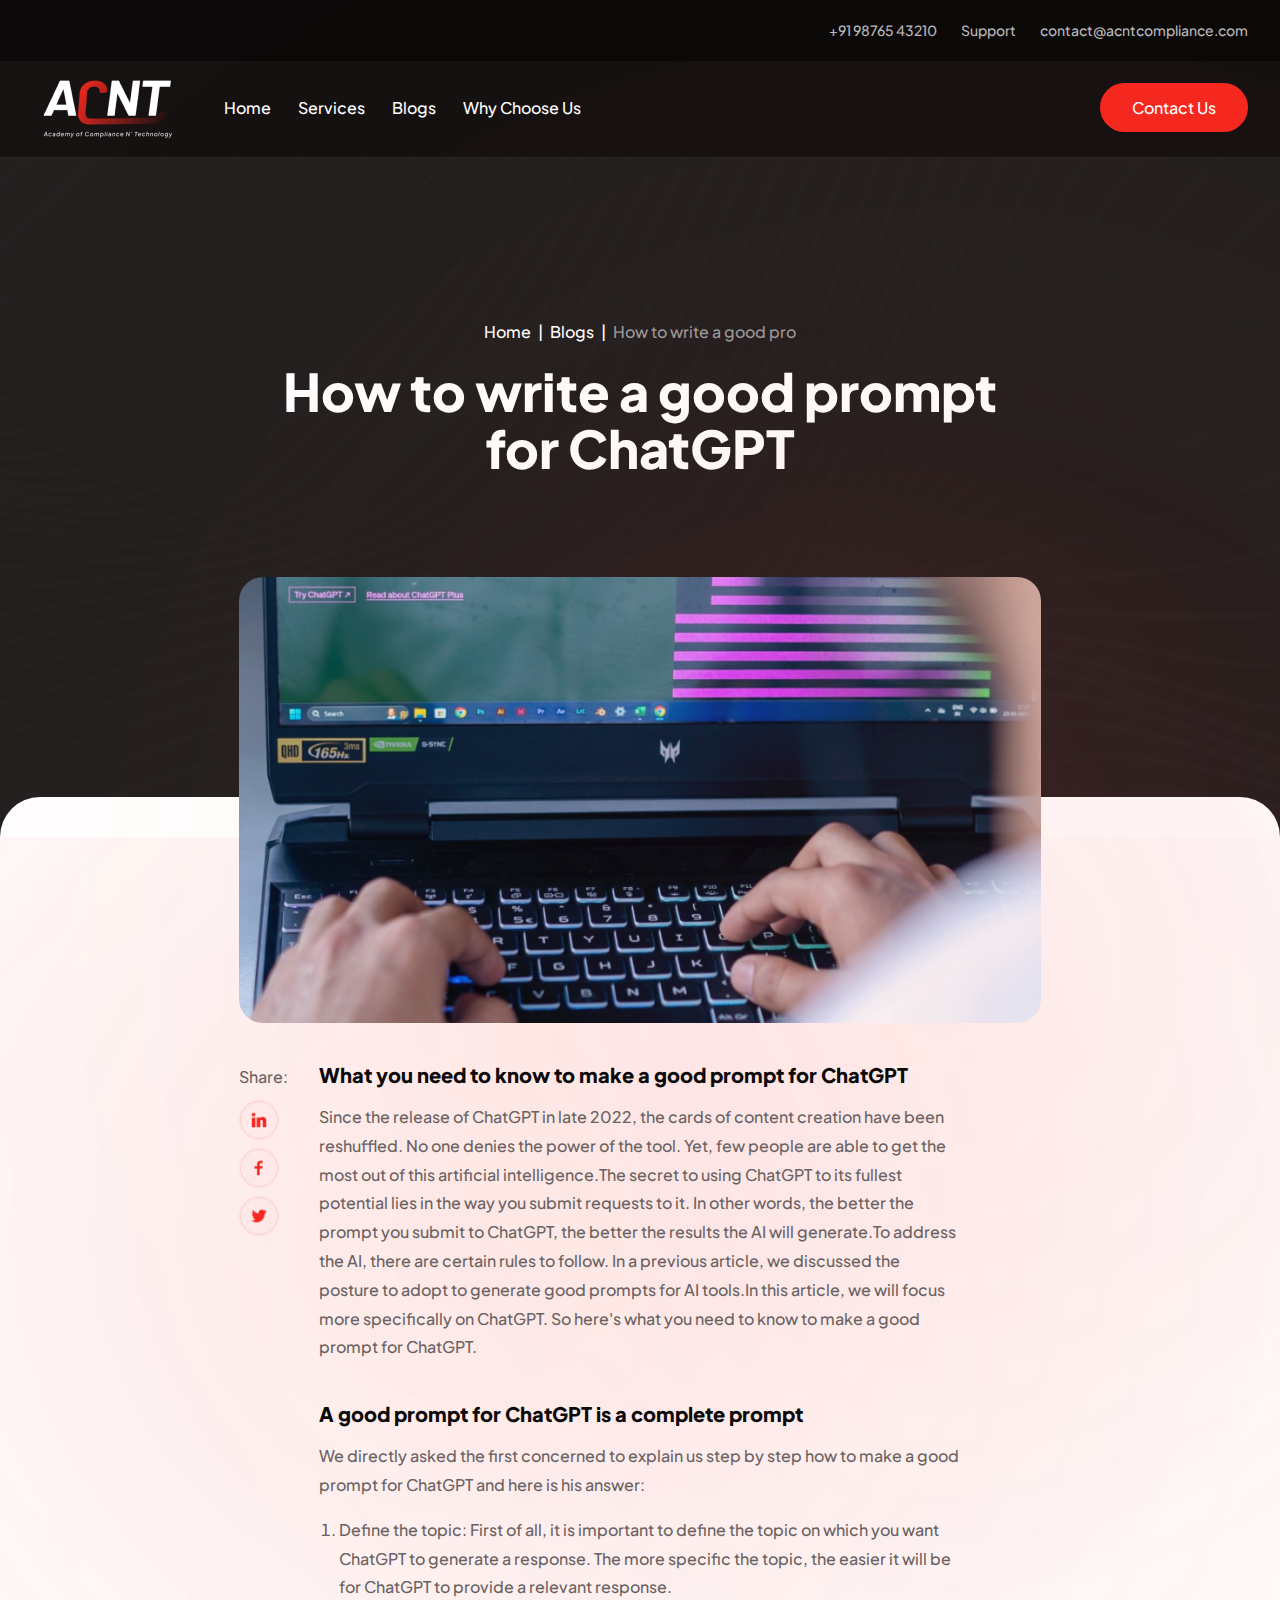
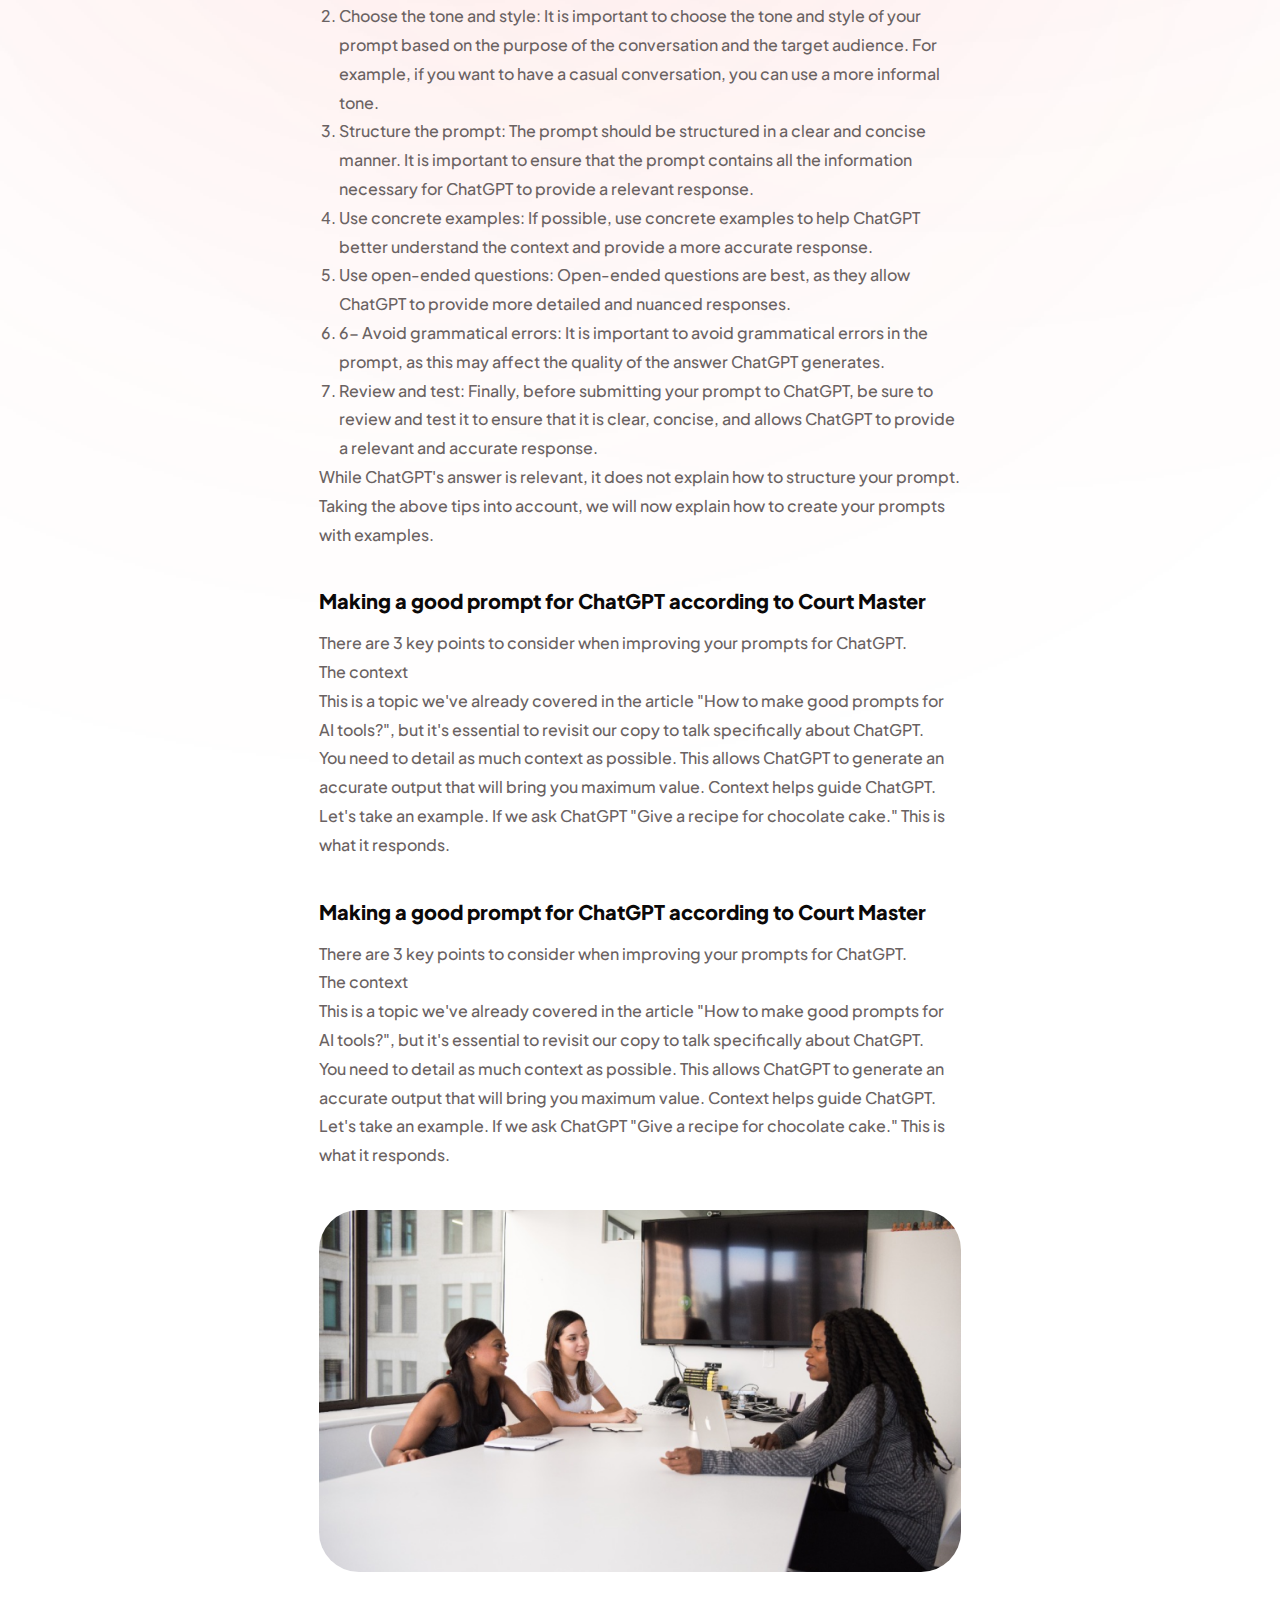
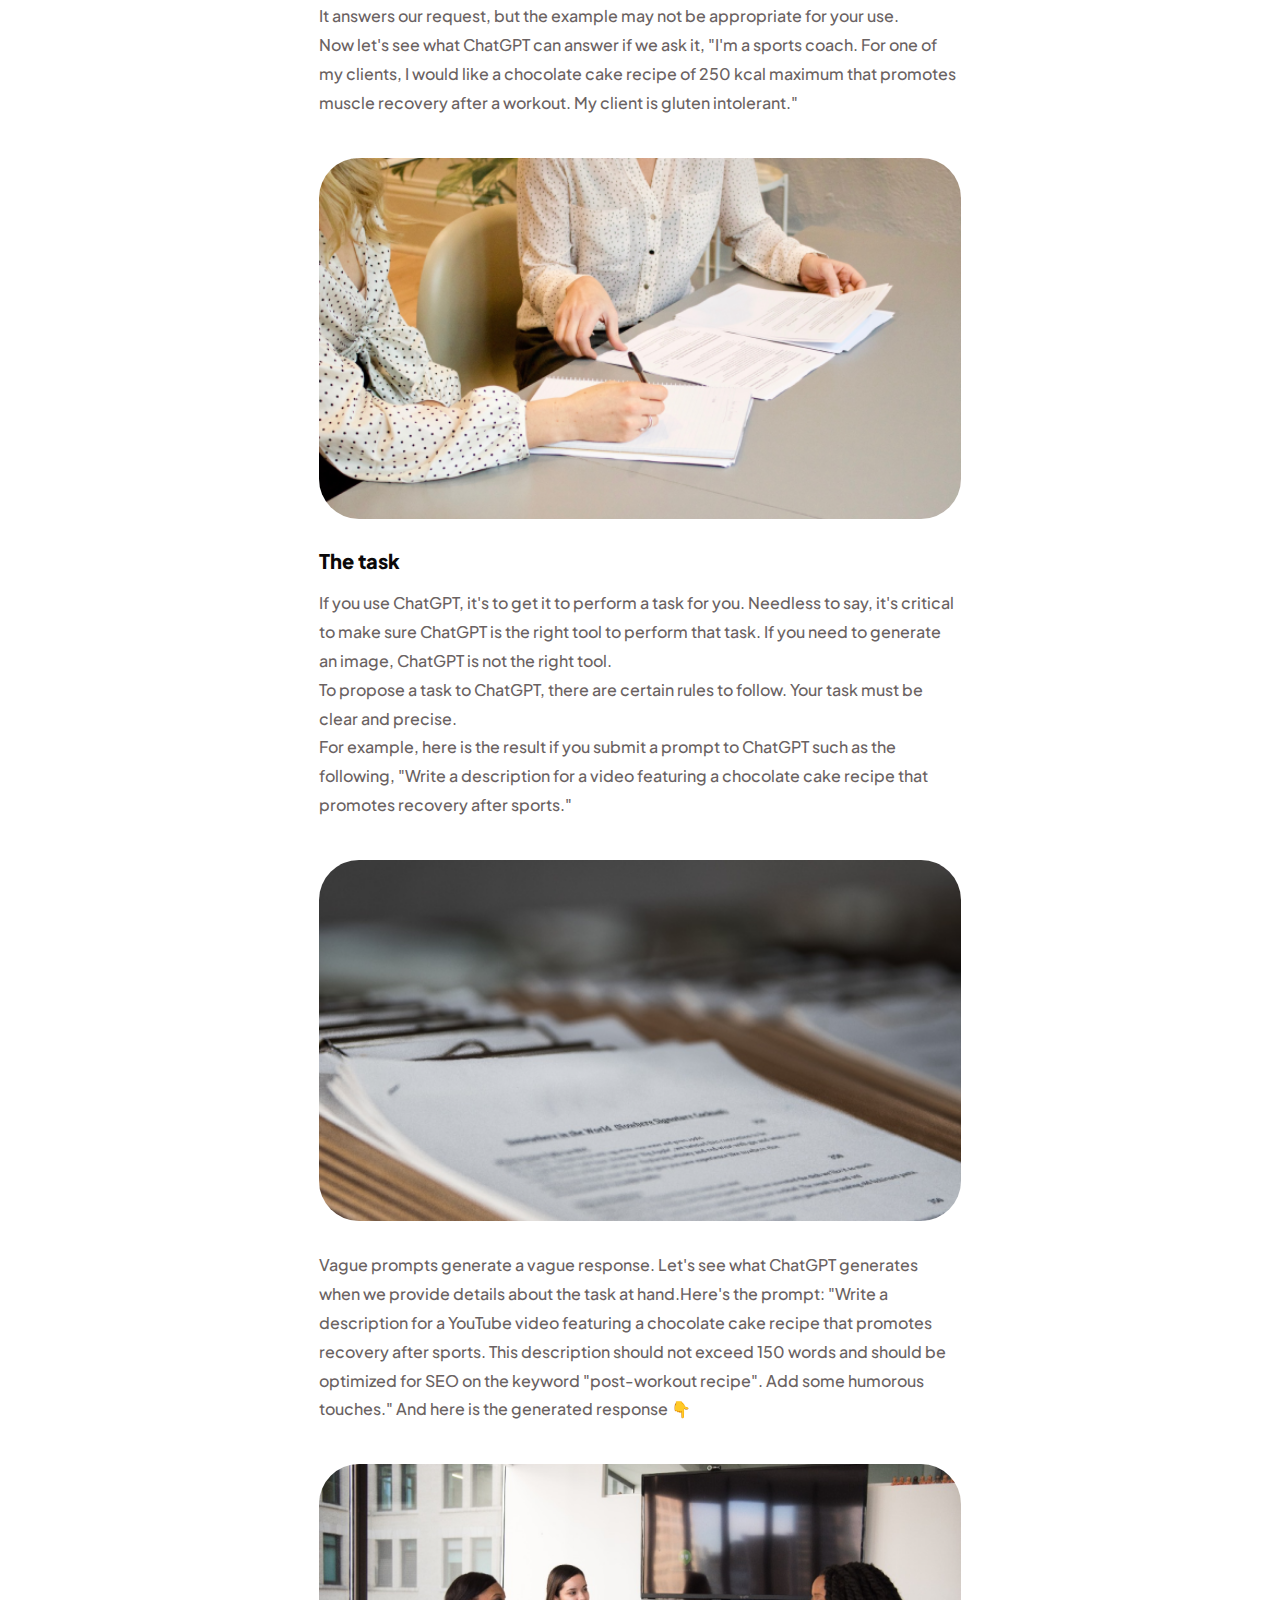
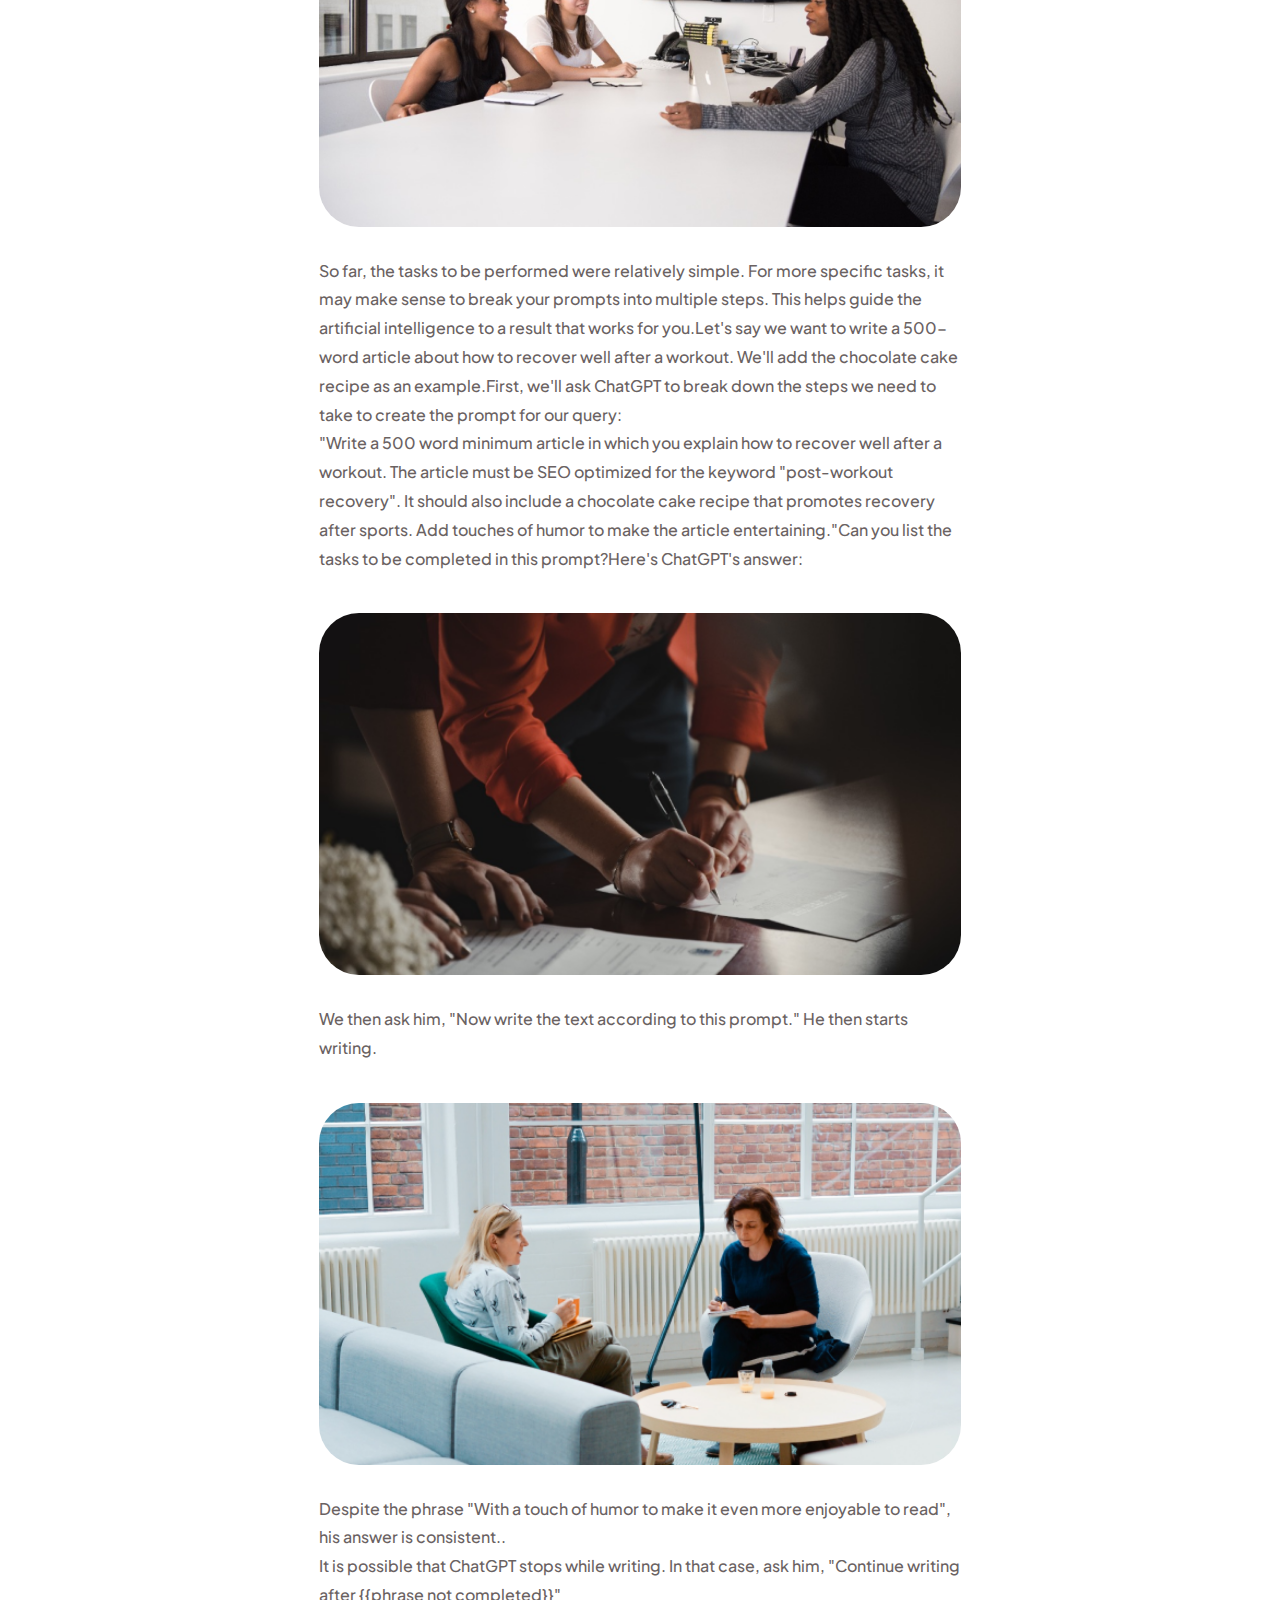
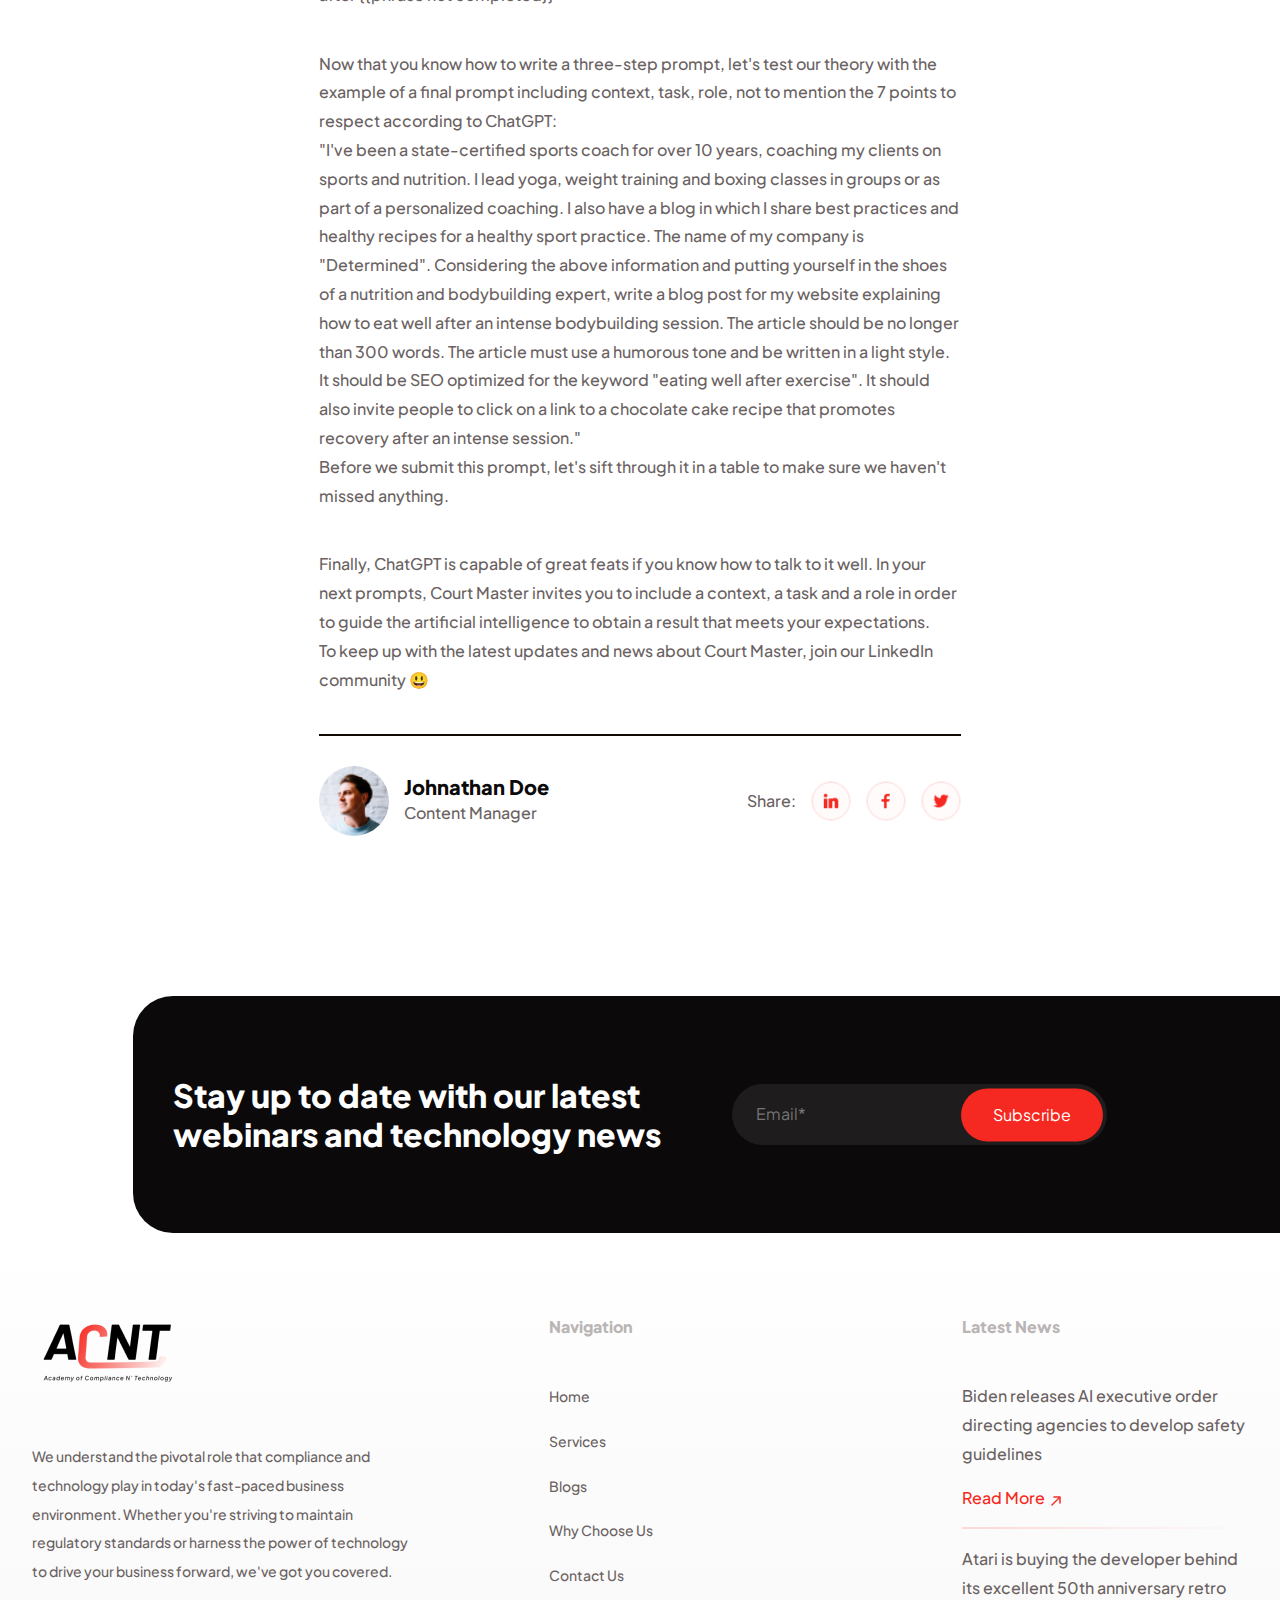
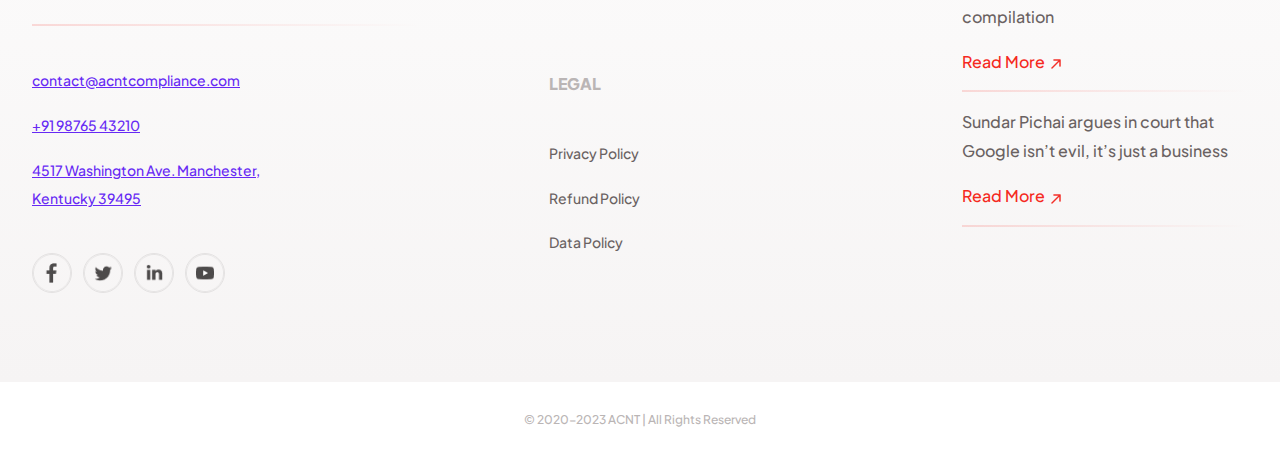
==== commit f61a73d8: "c" ====
--- a/blog-details.html
+++ b/blog-details.html
@@ -60,25 +60,30 @@
         <!-- Header Start-->
 
         <!-- Breadcrumb Start-->
-        <section class="breadcrumb-area">
+        <section class="breadcrumb-area blog_d_bread">
             <div class="container">
                 <div class="breadcrumb-text text-center">
                     <ul>
                         <li><a href="index.html">Home</a></li>
                         <li><span>|</span></li>
+                        <li><a href="index.html">Blogs</a></li>
+                        <li><span>|</span></li>
                         <li>
-                            <p>Blogs</p>
+                            <p>How to write a good pro</p>
                         </li>
                     </ul>
-                    <h1 class="heading">ACNT Blogs</h1>
+                    <h1 class="heading">How to write a good prompt<br>for ChatGPT</h1>
                 </div>
             </div>
         </section>
         <!-- Breadcrumb End-->
 
         <!-- Blog Details Start-->
-        <section class="blog-details ot-page-radius">
+        <section class="blog-details ot-page-radius pt-0">
             <div class="container">
+                <span class="blog-details-bg-1"></span>
+                <span class="blog-details-bg-2"></span>
+                <span class="blog-details-bg-3"></span>
                 <div class="row">
                     <div class="col-lg-8 mx-auto">
                         <div class="blog-details-main">
--- a/assets/css/style.css
+++ b/assets/css/style.css
@@ -1102,8 +1102,30 @@
 
 
 
-
-
+.blog_d_bread{
+    padding-bottom: 360px
+}
+.blog-details{
+    padding-bottom: 0;
+    margin-bottom: -100px
+}
+.blog-details .container {
+    position: relative;
+    transform: translateY(-260px);
+    z-index: 9;
+}
+.blog-details-bg-1{
+    position: absolute;
+    width: 800px;
+height: 800px;
+    right: -80px;
+    top: 0;
+    border-radius: 800px;
+background: rgba(245, 41, 33, 0.16);
+
+filter: blur(400px);
+    
+}
 .blog-details-top {
     width: 100%;
     height: 446px;
@@ -1139,16 +1161,13 @@
 .blog-details-share li a {
     width: 40px;
     height: 40px;
-    border-radius: 40px;
-    overflow: hidden;
-    display: block
-}
-
+    border-radius: 50%;
+    display: block;
+    border: 1px solid rgba(245, 41, 33, 0.08);
+}
 .blog-details-share li a img {
     width: 100%;
-    height: 100%;
-    border-radius: 40px;
-    object-fit: cover
+    border-radius: 50%;
 }
 
 .single-blog-details {
@@ -1210,16 +1229,25 @@
 .blog-details-author-share ul li {
     margin-left: 15px
 }
-
-
-
-
-
-
-
-
-
-
-
-
-
+.blog-details-author-share ul li a{
+width: 40px;
+    height: 40px;
+    border-radius: 50%;
+    display: block;
+    border: 1px solid rgba(245, 41, 33, 0.08);
+}
+.blog-details-author-share a img{
+    width: 100%;
+    border-radius: 50%
+}
+
+
+
+
+
+
+
+
+
+
+
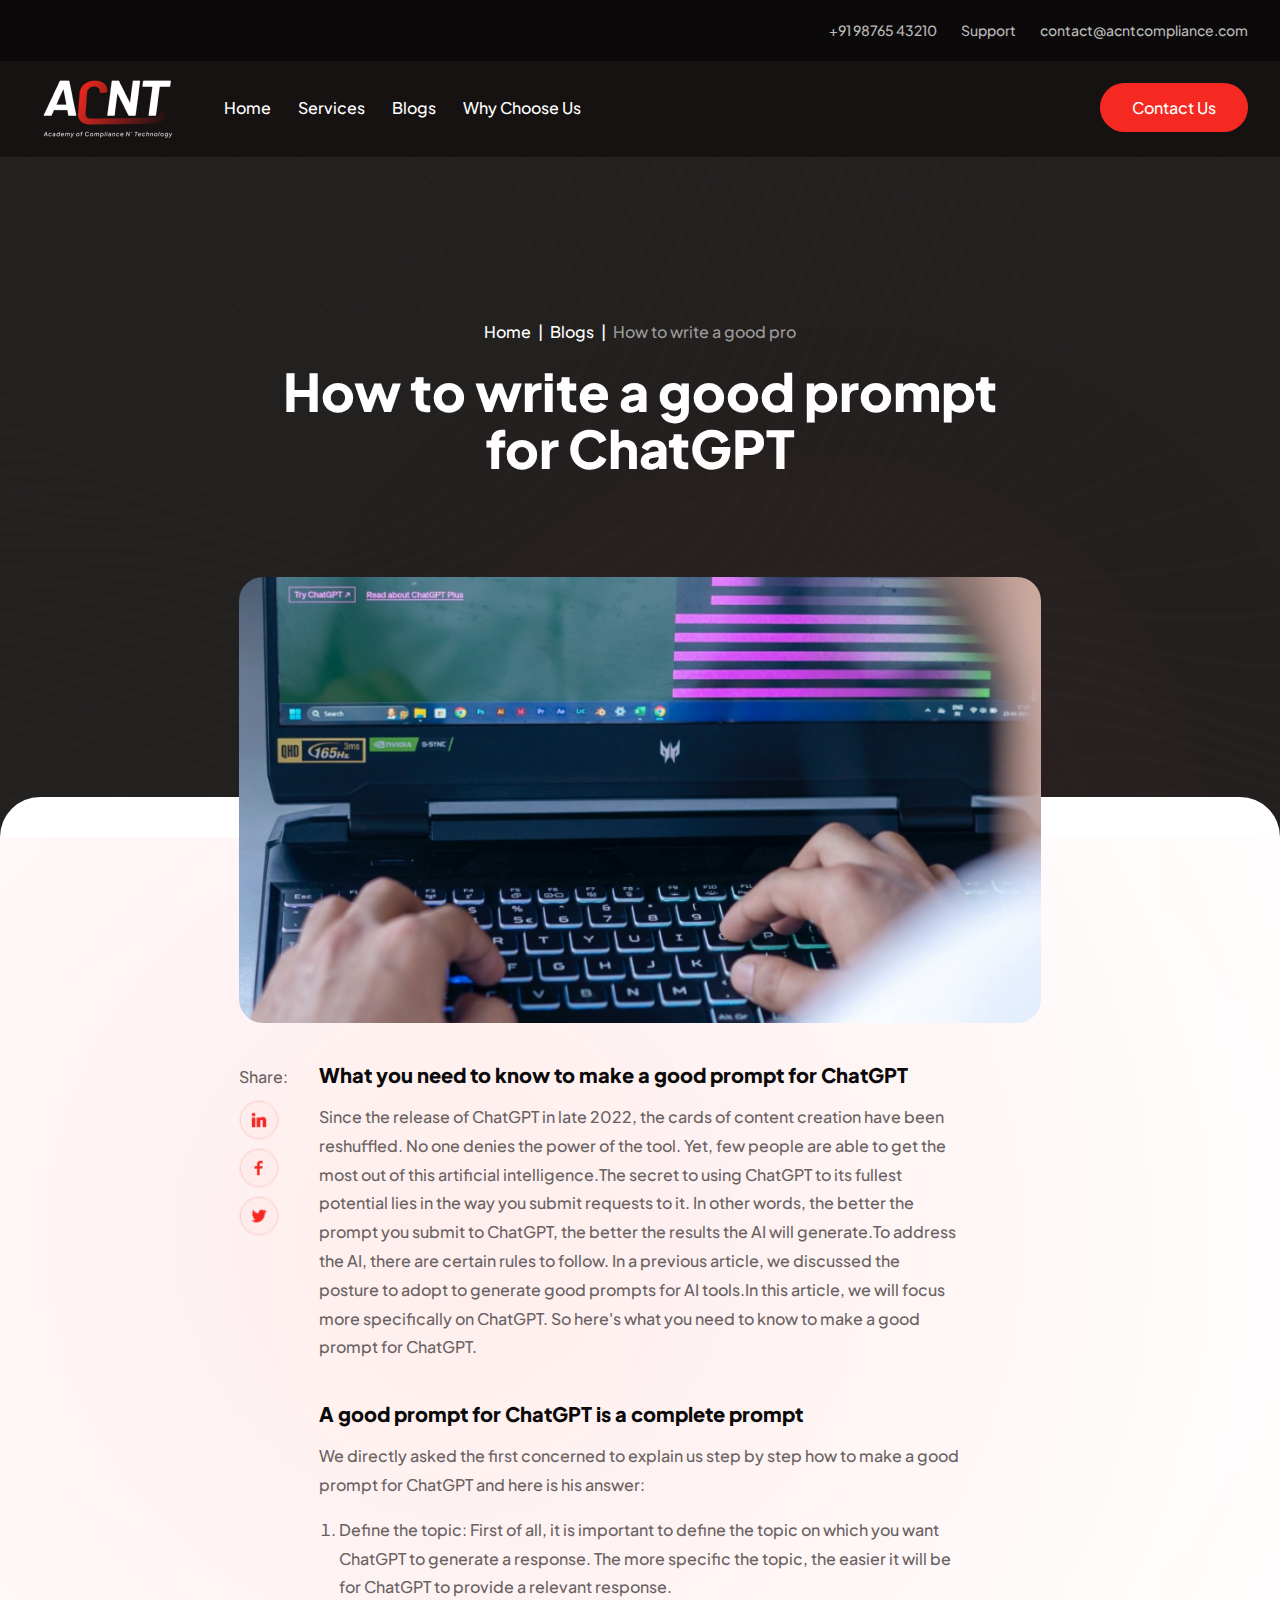
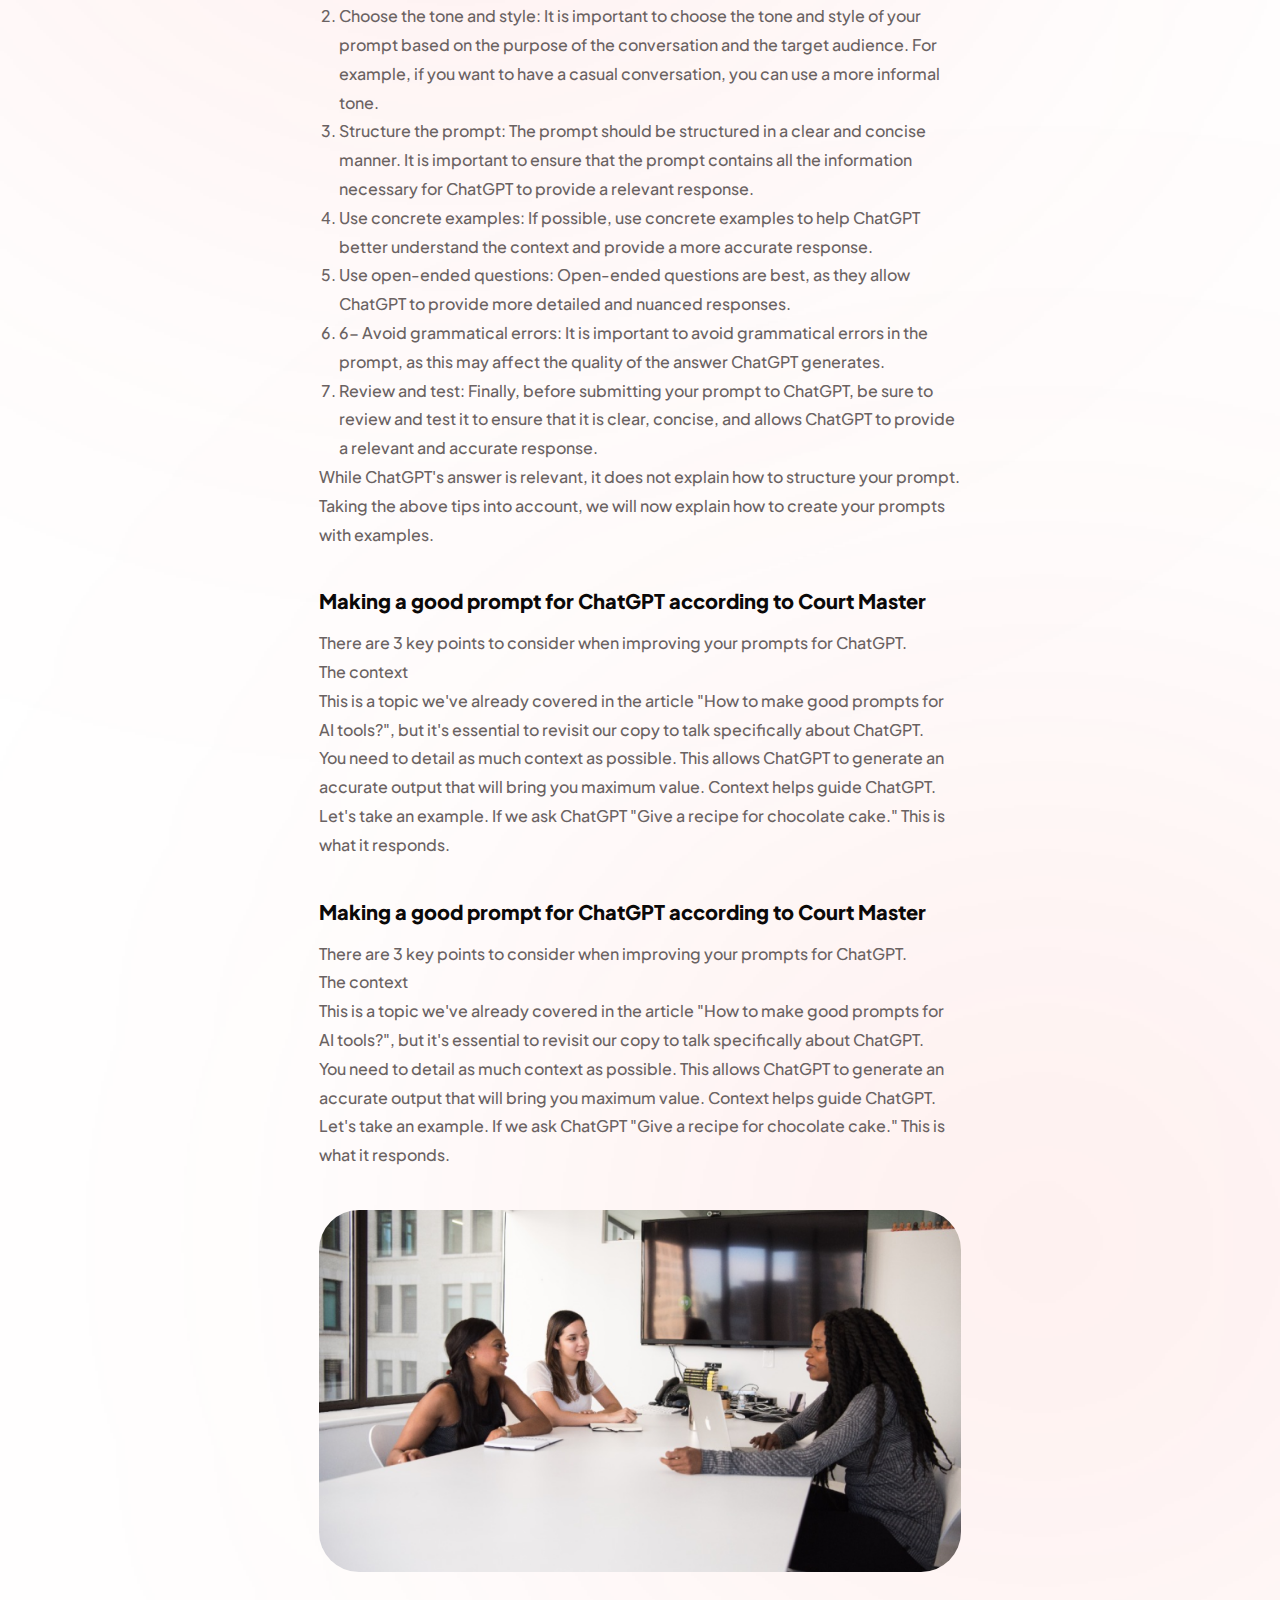
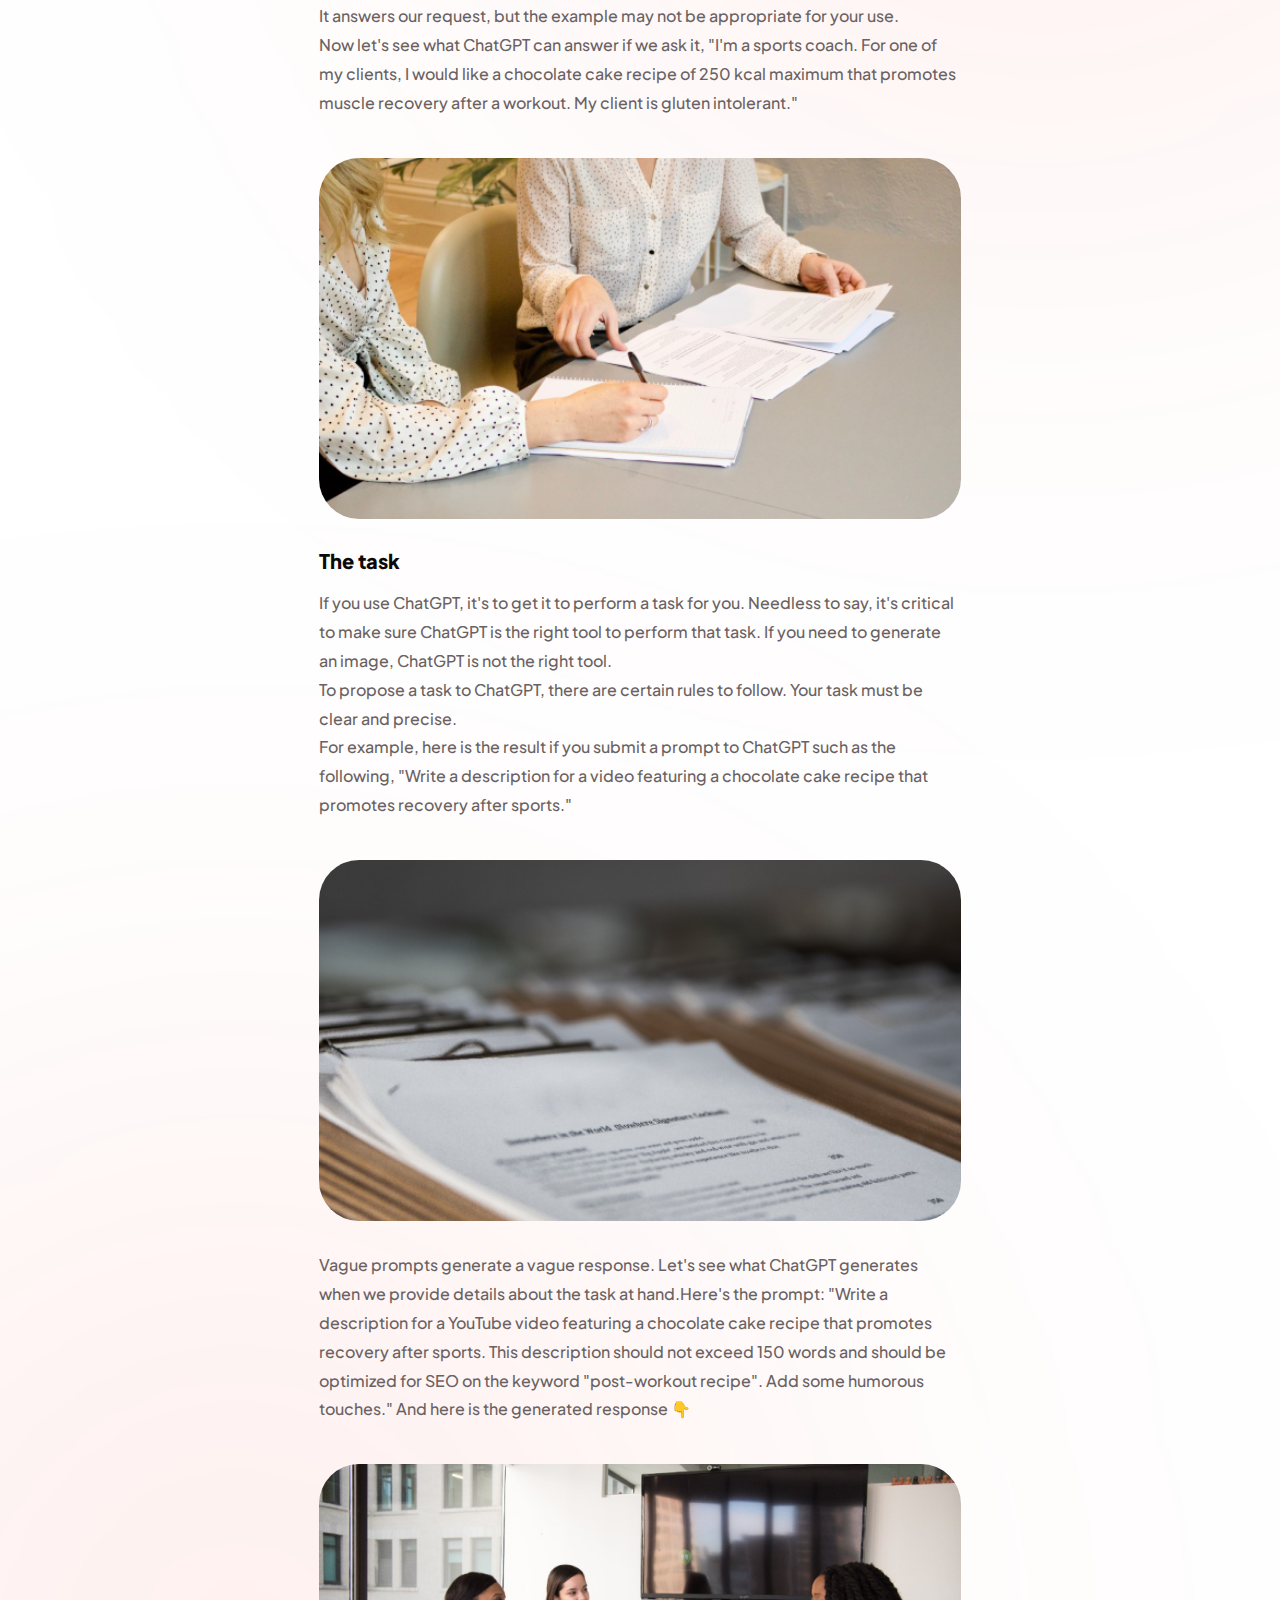
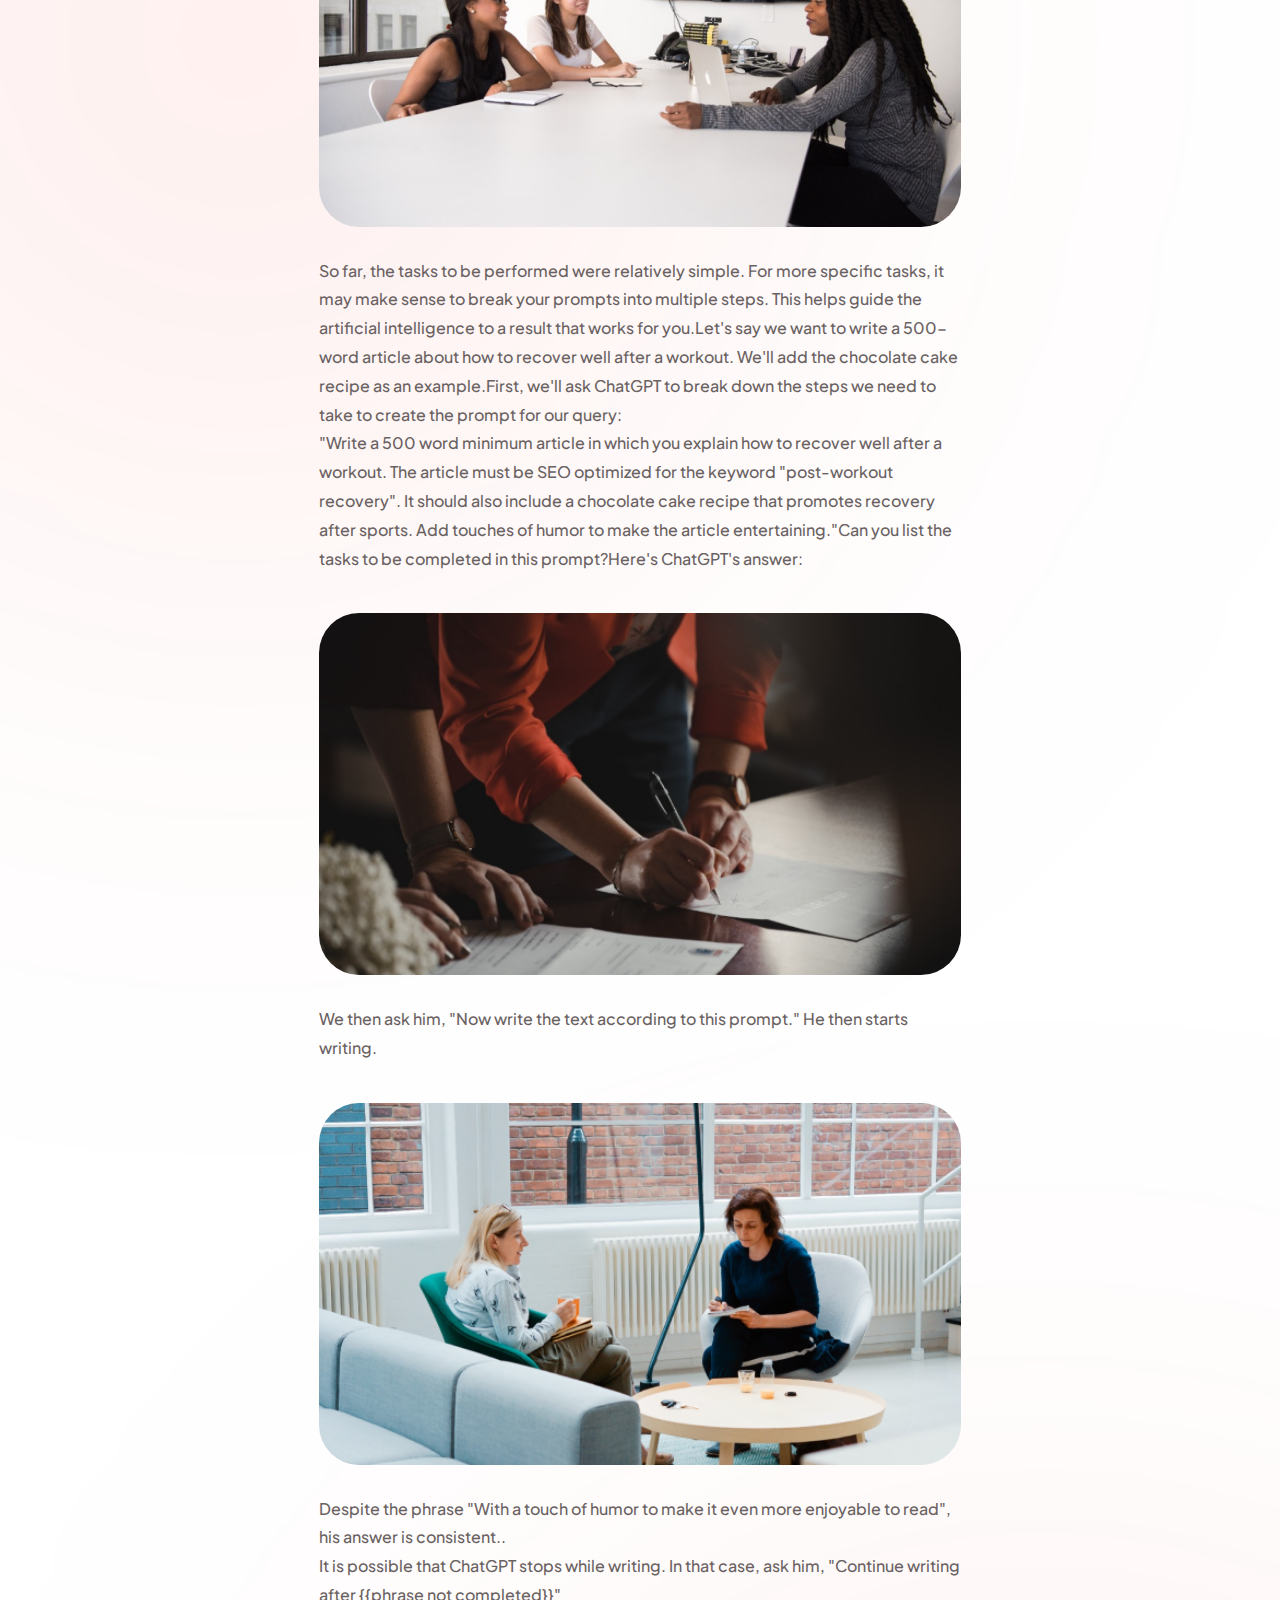
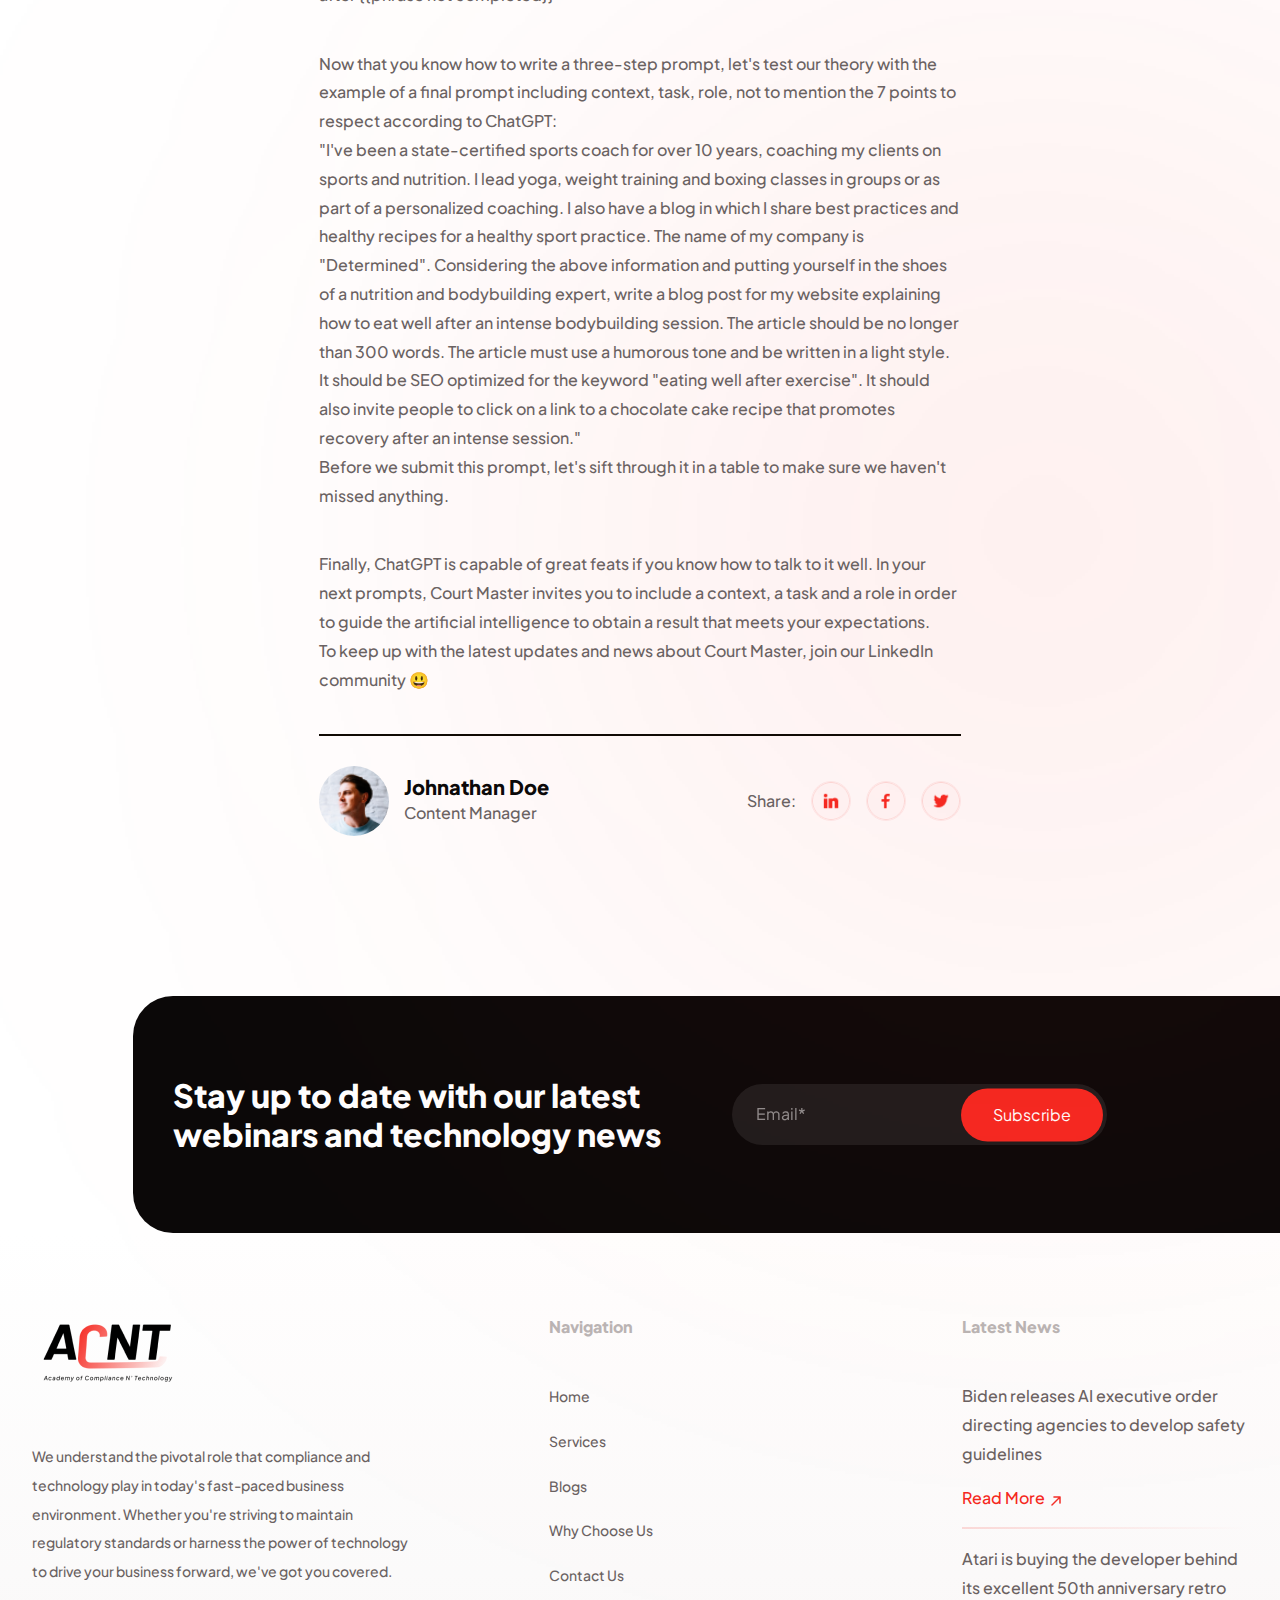
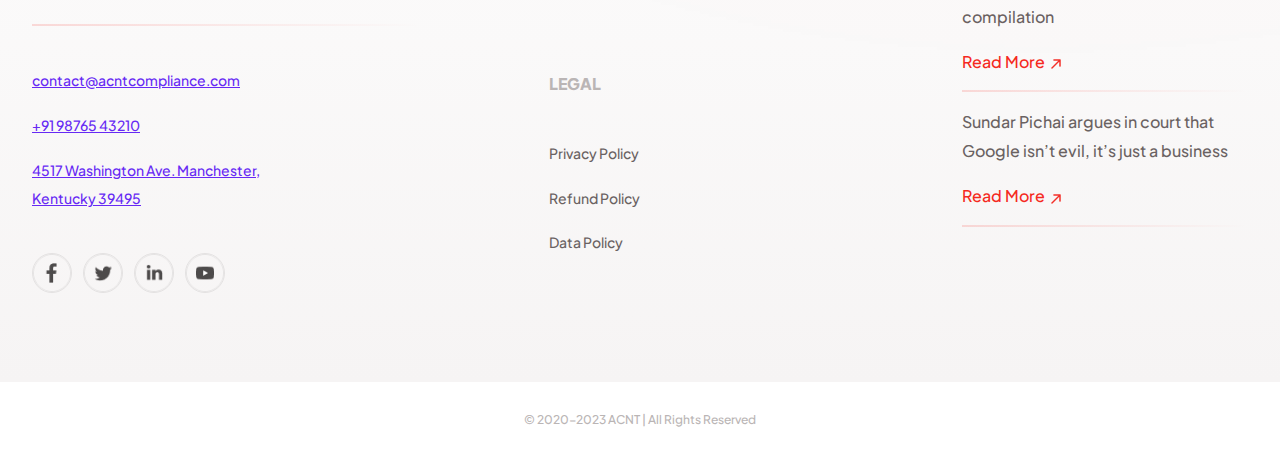
==== commit a980507f: "c" ====
--- a/blog-details.html
+++ b/blog-details.html
@@ -227,79 +227,82 @@
         </section>
         <!-- Newsletter End-->
 
-        <!-- Footer Start-->
+       <!-- Footer Start-->
         <footer class="footer-area">
-            <div class="footer-top">
-                <div class="container">
-                    <div class="row">
-                        <div class="col-lg-4">
-                            <div class="footer-left-text">
-                                <div class="footer-heading">
-                                    <a href="index.html"><img src="assets/img/footer-logo.png" alt="img"></a>
-                                    <p>We understand the pivotal role that compliance and technology play in today's fast-paced business environment. Whether you're striving to maintain regulatory standards or harness the power of technology to drive your business forward, we've got you covered.</p>
-                                </div>
-                                <div class="footer-contact">
-                                    <ul>
-                                        <li><a href="mailto:">contact@acntcompliance.com</a></li>
-                                        <li><a href="tel:to">+91 98765 43210</a></li>
-                                        <li><Span>4517 Washington Ave. Manchester,<br>Kentucky 39495</Span></li>
-                                    </ul>
-                                </div>
-                                <div class="footer-social">
-                                    <ul>
-                                        <li><a href="javascript:;"><img src="assets/img/Facebook.png" alt="img"></a></li>
-                                        <li><a href="javascript:;"><img src="assets/img/Twitter.png" alt="img"></a></li>
-                                        <li><a href="javascript:;"><img src="assets/img/LinkedIn.png" alt="img"></a></li>
-                                        <li><a href="javascript:;"><img src="assets/img/YouTube.png" alt="img"></a></li>
-                                    </ul>
-                                </div>
-                            </div>
-                        </div>
-                        <div class="col-lg-3 ms-auto">
-                            <div class="footer-link">
-                                <span>Navigation</span>
-                                <ul class="footer-link-top">
-                                    <li><a href="javascript:;">Home</a></li>
-                                    <li><a href="javascript:;">Services</a></li>
-                                    <li><a href="javascript:;">Blogs</a></li>
-                                    <li><a href="javascript:;">Why Choose Us</a></li>
-                                    <li><a href="javascript:;">Contact Us</a></li>
+           <div class="footer-top">
+             <div class="container">
+                <div class="row">
+                    <div class="col-lg-4">
+                        <div class="footer-left-text">
+                            <div class="footer-heading">
+                                <a class="footer-logo-desk" href="index.html"><img src="assets/img/footer-logo.png" alt="img"></a>
+                                <p>We understand the pivotal role that compliance and technology play in today's fast-paced business environment. Whether you're striving to maintain regulatory standards or harness the power of technology to drive your business forward, we've got you covered.</p>
+                            </div>
+                            <div class="footer-contact">
+                                <ul>
+                                    <li><a href="mailto:">contact@acntcompliance.com</a></li>
+                                    <li><a href="tel:to">+91 98765 43210</a></li>
+                                    <li><Span>4517 Washington Ave. Manchester,<br>Kentucky 39495</Span></li>
                                 </ul>
                             </div>
-                            <div class="footer-link">
-                                <span>LEGAL</span>
+                            <div class="footer-social">
                                 <ul>
-                                    <li><a href="javascript:;">Privacy Policy</a></li>
-                                    <li><a href="javascript:;">Refund Policy</a></li>
-                                    <li><a href="javascript:;">Data Policy</a></li>
+                                    <li><a href="javascript:;"><img src="assets/img/Facebook.png" alt="img"></a></li>
+                                    <li><a href="javascript:;"><img src="assets/img/Twitter.png" alt="img"></a></li>
+                                    <li><a href="javascript:;"><img src="assets/img/LinkedIn.png" alt="img"></a></li>
+                                    <li><a href="javascript:;"><img src="assets/img/YouTube.png" alt="img"></a></li>
                                 </ul>
                             </div>
                         </div>
-                        <div class="col-lg-3 ms-auto">
-                            <div class="footer-news">
-                                <span class="heading">Latest News</span>
-                                <div class="single-footer-news">
-                                    <p>Biden releases AI executive order directing agencies to develop safety guidelines</p>
-                                    <a href="javascript:;" class="footer-news-action"><span>Read More</span><img src="assets/img/Send-red.png" alt="img"></a>
-                                </div>
-                                <div class="single-footer-news">
-                                    <p>Atari is buying the developer behind its excellent 50th anniversary retro compilation</p>
-                                    <a href="javascript:;" class="footer-news-action"><span>Read More</span><img src="assets/img/Send-red.png" alt="img"></a>
-                                </div>
-                                <div class="single-footer-news">
-                                    <p>Sundar Pichai argues in court that Google isn’t evil, it’s just a business</p>
-                                    <a href="javascript:;" class="footer-news-action"><span>Read More</span><img src="assets/img/Send-red.png" alt="img"></a>
-                                </div>
-                            </div>
-                        </div>
-                    </div>
-                </div>
+                    </div>
+                    <div class="col-lg-3 ms-auto">
+                        <div class="footer-link">
+                            <span>Navigation</span>
+                            <ul class="footer-link-top">
+                                <li><a href="javascript:;">Home</a></li>
+                                <li><a href="javascript:;">Services</a></li>
+                                <li><a href="javascript:;">Blogs</a></li>
+                                <li><a href="javascript:;">Why Choose Us</a></li>
+                                <li><a href="javascript:;">Contact Us</a></li>
+                            </ul>
+                        </div>
+                        <div class="footer-link">
+                            <span>LEGAL</span>
+                            <ul>
+                                <li><a href="javascript:;">Privacy Policy</a></li>
+                                <li><a href="javascript:;">Refund Policy</a></li>
+                                <li><a href="javascript:;">Data Policy</a></li>
+                            </ul>
+                        </div>
+                    </div>
+                    <div class="col-lg-3 ms-auto">
+                        <div class="footer-news">
+                            <span class="heading">Latest News</span>
+                            <div class="single-footer-news">
+                                <p>Biden releases AI executive order directing agencies to develop safety guidelines</p>
+                                <a href="javascript:;" class="footer-news-action"><span>Read More</span><img src="assets/img/Send-red.png" alt="img"></a>
+                            </div>
+                            <div class="single-footer-news">
+                                <p>Atari is buying the developer behind its excellent 50th anniversary retro compilation</p>
+                                <a href="javascript:;" class="footer-news-action"><span>Read More</span><img src="assets/img/Send-red.png" alt="img"></a>
+                            </div>
+                            <div class="single-footer-news">
+                                <p>Sundar Pichai argues in court that Google isn’t evil, it’s just a business</p>
+                                <a href="javascript:;" class="footer-news-action"><span>Read More</span><img src="assets/img/Send-red.png" alt="img"></a>
+                            </div>
+                        </div>
+                    </div>
+                </div>
+                 <div class="footer-responsive-logo d-none">
+                  <a class="footer-logo-res" href="index.html"><img src="assets/img/footer-logo.png" alt="img"></a>
+                 </div>
+            </div>
             </div>
             <div class="footer-copyright">
-                <div class="container">
-                    <div class="footer-copyright-text text-center">
-                        <p>© 2020-2023 ACNT | All Rights Reserved</p>
-                    </div>
+            <div class="container">
+                <div class="footer-copyright-text text-center">
+                <p>© 2020-2023 ACNT | All Rights Reserved</p>
+                </div>
                 </div>
             </div>
         </footer>
--- a/assets/css/style.css
+++ b/assets/css/style.css
@@ -145,6 +145,7 @@
 
 .cta-btn:hover {
     color: #fff;
+    background: #F52921;
 }
 
 .btn_fill {
@@ -155,7 +156,8 @@
 }
 
 .btn_fill:hover {
-    color: #fff
+    color: #fff;
+    background: #d62720
 }
 
 .section-heading .heading {
@@ -210,7 +212,9 @@
     color: rgba(255, 255, 255, 0.72);
     font-size: 14px
 }
-
+.header-top ul li a:hover{
+    color: #fff
+}
 .header_bg {
     background: #161212;
     border-bottom: 1px solid rgba(255, 255, 255, 0.08)
@@ -240,7 +244,9 @@
 .header-menu ul li a {
     color: #fff
 }
-
+.header-menu ul li a:hover{
+    color: #F52921
+}
 .header-logo {
     margin-right: 40px
 }
@@ -302,7 +308,10 @@
     background: rgba(255, 255, 255, 0.02);
     margin-left: 16px
 }
-
+.hero-action .cta-btn:hover{
+    background: #F52921;
+    border: 1px solid #F52921
+}
 .hero-img {
     position: absolute;
     top: 150px;
@@ -377,7 +386,7 @@
 
 /* 06. Team css */
 .team-area {
-    padding-bottom: 60px
+    padding-bottom: 120px
 }
 
 .single-team-box {
@@ -488,12 +497,14 @@
     background: #F52921;
     border-radius: 50%;
     text-align: center;
-    line-height: 24px;
+    line-height: 24px;                 
     padding-top: 36px;
     left: -60px;
     top: -60px;
 }
-
+.service-ct-action:hover{
+    background: #d62720
+}
 .service-it-action {
     position: absolute;
     width: 120px;
@@ -506,7 +517,9 @@
     right: -60px;
     top: -60px;
 }
-
+.service-it-action:hover{
+    background: #d62720
+}
 .service-ct-action span,
 .service-it-action span {
     display: block;
@@ -557,7 +570,11 @@
     border: 1px solid rgba(245, 41, 33, 0.16);
     background: rgba(245, 41, 33, 0.02);
 }
-
+.clients-action .cta-btn:hover{
+    background: #F52921;
+    border: 1px solid #F52921;
+    color: #fff
+}
 /* 07. Testimonial css */
 .testimonial-area {
     background: #F6F4F4;
@@ -597,7 +614,30 @@
     ;
     line-height: 180%
 }
-
+.testimonial-slider{
+    
+}
+.testimonial-slider::before{
+    position: absolute;
+    content: "";
+    width: 80px;
+    height: 100%;
+    left: 0;
+    top: 0;
+    background: linear-gradient(270deg, #F6F4F4 0.06%, rgba(246, 244, 244, 0.80) 50%, rgba(246, 244, 244, 0.00) 99.94%);
+}
+.testimonial-slider::after{
+    position: absolute;
+    content: "";
+    width: 80px;
+    height: 100%;
+    right: 0;
+    top: 0;
+    background: linear-gradient(270deg, #F6F4F4 0.06%, rgba(246, 244, 244, 0.80) 50%, rgba(246, 244, 244, 0.00) 99.94%);
+}
+.testimonial-slider .slick-arrow::before{
+    display: none
+}
 /* 08. Choose css */
 .choose-area {
     background: rgba(245, 41, 33, 0.16)
@@ -710,7 +750,11 @@
     margin-right: 16px;
     display: inline-block
 }
-
+.contact-main-form{
+    padding: 40px;
+    background: #fff;
+    border-radius: 40px
+}
 .contact-main-form .col-lg-12 {
     border-bottom: 1px solid rgba(11, 9, 9, 0.08);
     padding: 16px 40px
@@ -730,8 +774,8 @@
 
 .contact-main-form input {
     color: #0B0909;
-}
-
+    background: transparent
+}
 .contact-main-form .contact-query p {
     font-size: 12px;
     color: #BAB5B5;
@@ -761,7 +805,8 @@
 .contact-main-form textarea {
     width: 100%;
     border: none;
-    padding: none
+    padding: none;
+    background: transparent
 }
 
 .contact-main-form button {
@@ -769,6 +814,12 @@
     margin-top: 24px
 }
 
+.contact-page {
+    overflow: visible
+}
+.contact-page.ot-page-radius::after{
+    display: none
+}
 /* 11. newsletter css */
 .newsletter-area {
     position: relative
@@ -801,6 +852,11 @@
     border-radius: 32px;
     background: rgba(255, 255, 255, 0.08);
     padding: 16px 164px 16px 24px;
+    color: #fff
+}
+.newsletter-form input::placeholder{
+    color: #fff;
+    opacity: 0.5
 }
 
 .newsletter-form {
@@ -818,17 +874,20 @@
 
 /* 12. newsletter css */
 
-.footer-top{
+.footer-top {
     background: linear-gradient(180deg, rgba(246, 244, 244, 0.00) 0%, #F6F4F4 100%);
     padding: 80px 0
 }
-.footer-copyright{
+
+.footer-copyright {
     padding: 24px 0
 }
-.footer-copyright-text p{
+
+.footer-copyright-text p {
     font-size: 12px;
     color: #BAB5B5;
 }
+
 .footer-heading {
     padding-bottom: 40px;
     margin-bottom: 40px;
@@ -849,9 +908,11 @@
     display: inline-block;
     margin-bottom: 40px
 }
-.footer-heading p{
+
+.footer-heading p {
     font-size: 14px
 }
+
 .footer-contact ul li {
     display: block;
     margin-bottom: 16px
@@ -869,7 +930,10 @@
     text-decoration: underline;
     font-size: 14px
 }
-
+.footer-contact ul li a:hover,
+.footer-contact ul li span:hover{
+    color: #F52921
+}
 .footer-contact ul li a::before,
 .footer-contact ul li span::before {
     position: absolute;
@@ -899,36 +963,48 @@
     display: block;
     border: 1px solid #E4E2E2
 }
-
+.footer-social ul li a:hover{
+    transform: translateY(-2px)
+}
 .footer-social ul li img {
     width: 100%;
     border-radius: 50%
 }
-.footer-link-top{
+
+.footer-link-top {
     margin-bottom: 80px
 }
-.footer-link span, .footer-news .heading{
+
+.footer-link span,
+.footer-news .heading {
     margin-bottom: 40px;
     display: block;
     color: #BAB5B5;
     font-weight: 700
 }
-.footer-link ul li{
+
+.footer-link ul li {
     margin-bottom: 16px
 }
-.footer-link ul li:last-child{
+
+.footer-link ul li:last-child {
     margin-bottom: 0
 }
-.footer-link ul li a{
+
+.footer-link ul li a {
     font-size: 14px
 }
-.single-footer-news{
+.footer-link ul li a:hover{
+    color: #F52921
+}
+.single-footer-news {
     position: relative;
     margin-bottom: 16px;
-        padding-bottom: 16px
-}
-.single-footer-news::before{
-     position: absolute;
+    padding-bottom: 16px
+}
+
+.single-footer-news::before {
+    position: absolute;
     content: "";
     width: 100%;
     height: 2px;
@@ -937,20 +1013,23 @@
     background: linear-gradient(90deg, rgba(245, 41, 33, 0.16) 0%, rgba(245, 41, 33, 0.00) 100%)
 }
 
-.footer-news-action span{
+.footer-news-action span {
     display: inline-block;
     color: #F52921
 }
-.footer-news-action img{
+
+.footer-news-action img {
     display: inline-block
 }
+
 /* 12. Breadcrumb css */
-.breadcrumb-area{
+.breadcrumb-area {
     position: relative;
     background: #1D1919;
     z-index: 9;
     overflow: hidden
 }
+
 .breadcrumb-area::before {
     position: absolute;
     content: "";
@@ -963,40 +1042,48 @@
     background-size: cover;
     z-index: -1
 }
+
 .breadcrumb-area::after {
     position: absolute;
     content: "";
     width: 320px;
-height: 320px;
+    height: 320px;
     right: 25%;
     top: 80%;
     border-radius: 320px;
-background: rgba(245, 41, 33, 0.24);
-filter: blur(200px);
-}
-.breadcrumb-text ul li{
+    background: rgba(245, 41, 33, 0.24);
+    filter: blur(200px);
+}
+
+.breadcrumb-text ul li {
     display: inline-block
 }
-.breadcrumb-text ul li a{
+
+.breadcrumb-text ul li a {
     color: #fff
 }
-.breadcrumb-text ul li span{
+
+.breadcrumb-text ul li span {
     color: #fff;
     margin: 0 4px
 }
-.breadcrumb-text ul li p{
+
+.breadcrumb-text ul li p {
     color: #9D9A9A
 }
-.breadcrumb-text .heading{
+
+.breadcrumb-text .heading {
     color: #fff;
     font-weight: 700;
     font-size: 52px;
     margin-top: 16px
 }
+
 .ot-page-radius {
     position: relative;
     padding-top: 120px;
 }
+
 .ot-page-radius::before {
     position: absolute;
     content: "";
@@ -1008,6 +1095,7 @@
     top: -40px;
     z-index: 9;
 }
+
 .ot-page-radius::after {
     position: absolute;
     content: "";
@@ -1022,22 +1110,28 @@
 }
 
 /* 12. Blog css */
-.single-blog-left .newsletter-form input{
+.single-blog-left .newsletter-form input {
     background: #fff
 }
-.single-blog-box{
+.single-blog-left .newsletter-form input::placeholder{
+    color: #555
+}
+.single-blog-box {
     padding: 24px;
     border-radius: 40px;
     background: #fff
 }
-.snbl-text-meta{
+
+.snbl-text-meta {
     margin: 24px 0
 }
-.snbl-text-meta li{
+
+.snbl-text-meta li {
     position: relative;
     display: inline-block;
     margin-right: 24px;
 }
+
 .snbl-text-meta li::before {
     position: absolute;
     content: "";
@@ -1052,37 +1146,45 @@
 .snbl-text-meta li:first-child::before {
     display: none
 }
-.snbl-text-meta li p{
+
+.snbl-text-meta li p {
     color: #672AF4;
     font-size: 14px
 }
 
-.snbl-right-img img{
+.snbl-right-img img {
     width: 100%;
     border-radius: 24px
 }
-.snbl-right-text .title{
+
+.snbl-right-text .title {
     margin-bottom: 16px
 }
-.snbl-right-text p{
+
+.snbl-right-text p {
     margin-bottom: 24px
 }
-.snbl-right-text .cta-btn{
+
+.snbl-right-text .cta-btn {
     color: #F52921
 }
-
-.all-blog-area .single-blog-box{
+.snbl-right-text .cta-btn:hover{
+    color: #fff
+}
+.all-blog-area .single-blog-box {
     margin-bottom: 24px
 }
-.all-blog-action .btn_fill{
-margin-top: 32px;
+
+.all-blog-action .btn_fill {
+    margin-top: 32px;
     display: inline-block
 }
 
-.all-blog-area{
+.all-blog-area {
     position: relative;
     z-index: 9
 }
+
 .all-blog-area::before {
     width: 960px;
     height: 960px;
@@ -1100,31 +1202,52 @@
 
 
 
-
-
-.blog_d_bread{
+/* 12. Blog Details css */
+
+.blog_d_bread {
     padding-bottom: 360px
 }
-.blog-details{
+
+.blog-details {
     padding-bottom: 0;
     margin-bottom: -100px
 }
+
 .blog-details .container {
     position: relative;
     transform: translateY(-260px);
     z-index: 9;
 }
-.blog-details-bg-1{
+
+.blog-details-bg-1 {
     position: absolute;
     width: 800px;
-height: 800px;
-    right: -80px;
-    top: 0;
+    height: 800px;
+    right: -182px;
+    top: 28%;
     border-radius: 800px;
-background: rgba(245, 41, 33, 0.16);
-
-filter: blur(400px);
-    
+    background: rgba(245, 41, 33, 0.16);
+    filter: blur(400px);
+}
+.blog-details-bg-2 {
+    position: absolute;
+    width: 800px;
+    height: 800px;
+    left: -182px;
+    bottom: 30%;
+    border-radius: 800px;
+    background: rgba(245, 41, 33, 0.16);
+    filter: blur(400px);
+}
+.blog-details-bg-3 {
+    position: absolute;
+    width: 800px;
+    height: 800px;
+    right: -182px;
+    bottom: -100px;
+    border-radius: 800px;
+    background: rgba(245, 41, 33, 0.16);
+    filter: blur(400px);
 }
 .blog-details-top {
     width: 100%;
@@ -1165,6 +1288,7 @@
     display: block;
     border: 1px solid rgba(245, 41, 33, 0.08);
 }
+
 .blog-details-share li a img {
     width: 100%;
     border-radius: 50%;
@@ -1173,13 +1297,16 @@
 .single-blog-details {
     margin-bottom: 40px
 }
+
 .single-blog-details-img {
     margin: 30px 0;
 }
-.single-blog-details-img img{
+
+.single-blog-details-img img {
     width: 100%;
     border-radius: 40px
 }
+
 .single-blog-details .title {
     margin-bottom: 16px
 }
@@ -1229,14 +1356,16 @@
 .blog-details-author-share ul li {
     margin-left: 15px
 }
-.blog-details-author-share ul li a{
-width: 40px;
+
+.blog-details-author-share ul li a {
+    width: 40px;
     height: 40px;
     border-radius: 50%;
     display: block;
     border: 1px solid rgba(245, 41, 33, 0.08);
 }
-.blog-details-author-share a img{
+
+.blog-details-author-share a img {
     width: 100%;
     border-radius: 50%
 }
@@ -1244,10 +1373,339 @@
 
 
 
-
-
-
-
-
-
-
+/* 12. Other Page css */
+
+.other-page-text {
+    padding: 0 80px
+}
+
+.other-page-text h5 {
+    font-weight: 700;
+    margin-bottom: 8px;
+    font-size: 16px;
+}
+.other-page-text p {
+    margin-bottom: 24px
+}
+.other-page-text a{
+     color: #672AF4;
+    text-decoration: underline
+}
+.other-page-text span{
+    color: #0B0909;
+    display: block;
+    margin-bottom: 8px
+}
+.other-page-text ul li {
+    position: relative;
+    padding-left: 16px;
+}
+
+.other-page-text ul li:last-child {
+    margin-bottom: 24px
+}
+
+.other-page-text ul li::before {
+    position: absolute;
+    content: "";
+    width: 5px;
+    height: 5px;
+    border-radius: 50%;
+    left: 2px;
+    top: 13px;
+    background: #6A6262;;
+}
+
+.other-page-condition {
+    padding-top: 24px;
+    margin-top: 24px;
+    border-top: 2px solid rgba(11, 9, 9, 0.08);
+}
+.other-page-condition span a{
+    color: #672AF4;
+    text-decoration: underline
+}
+
+/* 12. Responsive css */
+
+@media(max-width:1200px){
+    
+    
+    
+    
+}
+
+
+@media(max-width:991px){
+    
+    
+    
+    
+}
+
+
+@media(max-width:767px){
+    
+    
+    
+    
+}
+
+
+@media(max-width:575px){
+    section, .section{
+        padding: 100px 0 !important
+    }
+    .title{
+        font-size: 18px
+    }
+    .header-area{
+        display: none
+    }
+    .hero-img{
+        position: relative;
+        top: 0
+    }
+    .hero-text .text{
+        font-size: 28px;
+        margin:24px 0
+    }
+    .hero-text p{
+        margin-left: 0;
+        padding-left: 24px
+    }
+    .hero-action{
+        text-align: center
+    }
+    .hero-img::before {
+    left: 0;
+    top: 0;
+}
+    .counter-inn{
+        display: block
+    }
+    .single-counter-box{
+        text-align: center;
+        margin-bottom: 40px
+    }
+    .single-counter-box .counter{
+        font-size: 24px;
+        margin-bottom: 8px
+    }
+    .counter-area{
+        padding-bottom: 40px
+    }
+    .section-heading .heading{
+        font-size: 24px
+    }
+    .section-heading p br{
+    display: none
+    }
+    .about-heading {
+        text-align: center;
+        margin-bottom: 80px
+    }
+    .about-top-action {
+        text-align: center !important
+    }
+    .about-video-box img{
+        border-radius: 24px
+    }
+    .about-video-inn .vdo-btn{
+        padding: 18px
+    }
+    .service-area{
+border-radius: 40px
+    }
+    .service_ct-area{
+        margin-bottom: 80px
+    }
+    .service_ct-bg {
+    position: static;
+    right: 0;
+    bottom: 32px;
+    width: 100%;
+    height: 270px;
+    border-top-left-radius: 0;
+    border-bottom-left-radius: 0;
+        margin-bottom: 48px
+}
+    .service_ct-area::before {
+    position: absolute;
+    content: "";
+    width: 80%;
+    height: 294px;
+    border-radius: 40px 0px 0px 40px;
+    background: rgba(255, 255, 255, 0.08);
+    right: 0;
+    top: 0;
+    z-index: -1;
+}
+    .service-ct-action{
+        width: 80px;
+        height: 80px;
+        border-radius: 0;
+        left: 0;
+        top: 0;
+         line-height: 24px;
+    padding-top: 18px;
+    }
+    .service_it-bg {
+    position: static;
+    right: 0;
+    bottom: 32px;
+    width: 100%;
+    height: 270px;
+    border-top-right-radius: 0;
+    border-bottom-right-radius: 0;
+        margin-bottom: 48px
+}
+.service_it-area::before {
+    position: absolute;
+    content: "";
+    width: 80%;
+    height: 294px;
+    border-radius: 0px 0px 40px 0px;
+    background: rgba(255, 255, 255, 0.08);
+    left: 0;
+    top: 0;
+    z-index: -1;
+}
+    .service-it-action{
+        width: 80px;
+        height: 80px;
+        border-radius: 0;
+        left: 0;
+        top: 0;
+         line-height: 24px;
+    padding-top: 18px;
+    }
+    .single-choose-box{
+        margin-bottom: 24px
+    }
+    .choose-area{
+        padding-bottom: 76px!important
+    }
+    .founder-bg {
+    height: 240px;
+    border-bottom-left-radius: 40px;
+    border-top-right-radius: 40px;
+        width: 50%
+}
+    .founder-left-img{
+        margin-bottom: 40px
+    }
+    .founder-shape {
+    right: 0;
+    top: 100% !important;
+    width: 120px;
+    opacity: 0.5;
+}
+    .contact-query span{
+        text-align: center;
+        display: block
+    }
+    .contact-main-form .contact-query p{
+        text-align: center
+    }
+    .contact-main-form .col-lg-12{
+        padding: 16px 0px
+    }
+    .newsletter-inn{
+        border-radius: 24px;
+        padding: 80px 24px
+    }
+    .newsletter-area::before{
+        display: none
+    }
+    .newsletter-area .section-heading {
+        text-align: center;
+        margin-bottom: 24px
+    }
+    .newsletter-form input{
+        padding: 16px 24px
+    }
+    .newsletter-form .btn_fill{
+        position: static;
+        transform: translateY(0);
+        text-align: center;
+        width: 100%;
+        margin-top: 8px
+    }
+    .single-footer-news:last-child{
+        margin-bottom: 0
+    }
+    .footer-responsive-logo{
+        display: block!important;
+        margin-top: 80px;
+        width: 100%;
+        text-align: center
+    }
+    .footer-logo-res img{
+        display: inline-block;
+        margin: 0 auto;
+    }
+    .footer-logo-res{
+        display: inline-block;
+        text-align: center;
+    }
+    .footer-link-top {
+    margin-bottom: 40px;
+}
+    .footer-link span, .footer-news .heading {
+    margin-bottom: 16px;
+}
+    .footer-news{
+        margin-top: 40px
+    }
+    .footer-link ul li {
+    margin-bottom: 8px;
+}
+    .footer-social {
+    margin: 40px 0;
+    text-align: center;
+}
+    .footer-logo-desk{
+        display: none!important
+    }
+    .all-blog-area{
+        padding: 100px 0!important;
+        background: rgba(245, 41, 33, 0.16);
+    }
+    .single-blog-area .section-heading p{
+        margin-bottom: 24px!important
+    }
+    .ot-page-radius {
+    position: relative;
+    padding-top: 60px!important;
+}
+    .breadcrumb-area{
+        padding-bottom: 120px!important
+    }
+    .blog-details .container{
+        transform: translateY(0);
+    }
+    .blog-details-top{
+        height: 200px
+    }
+    .blog-details-share{
+        display: none
+    }
+    
+    
+    
+    
+}
+
+
+
+
+
+
+
+
+
+
+
+
+
